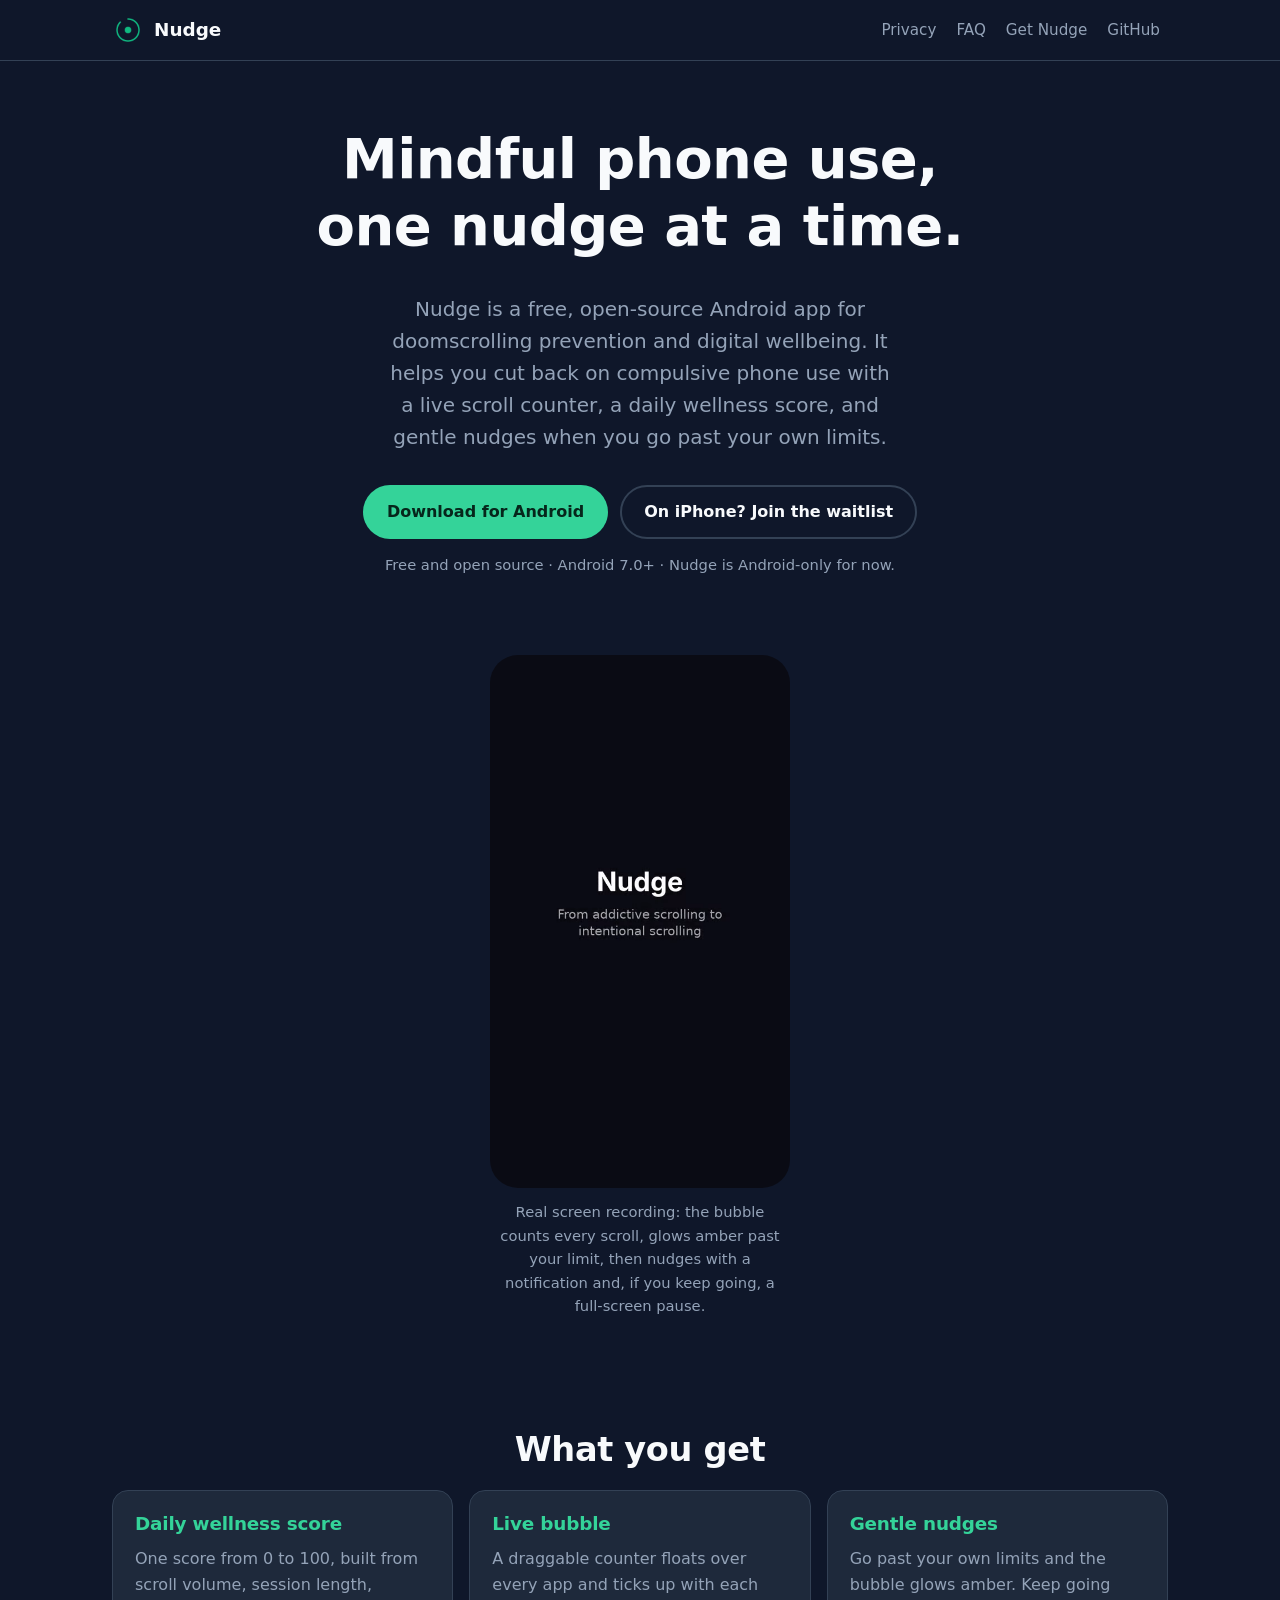
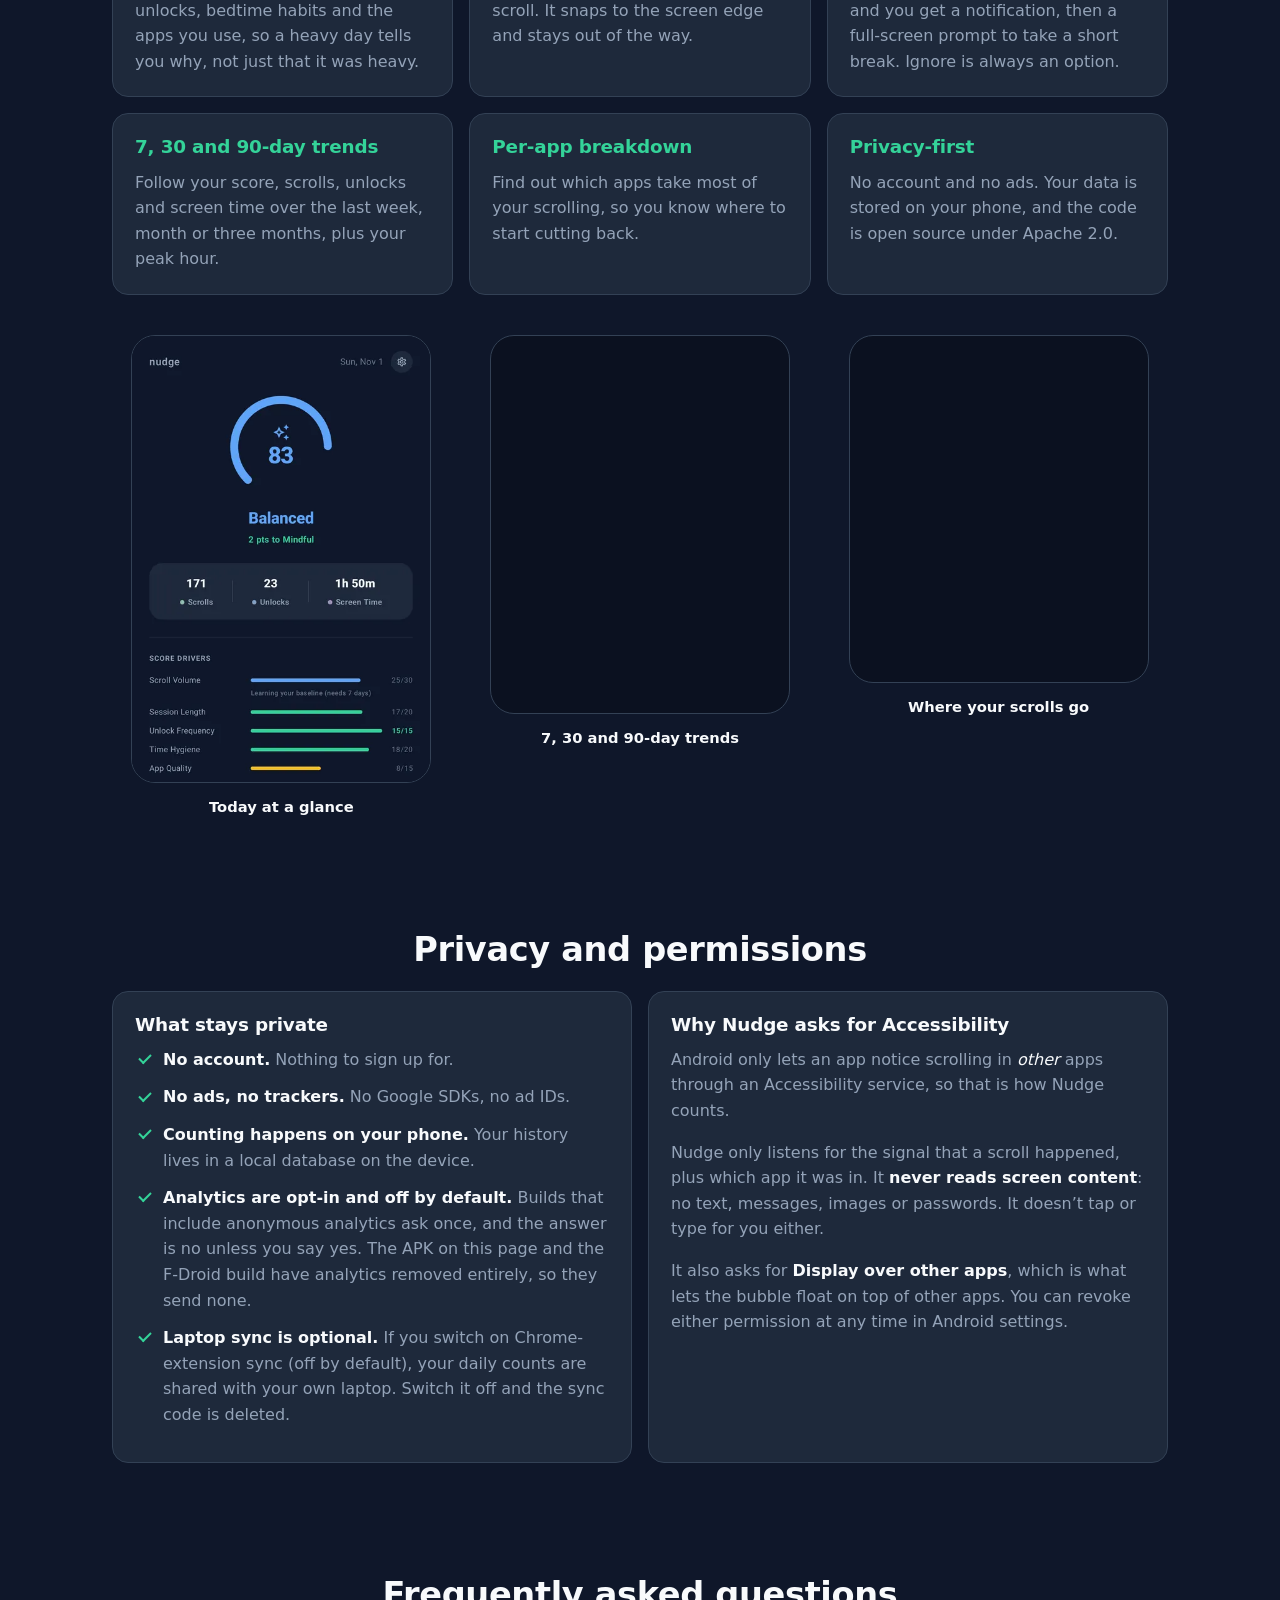
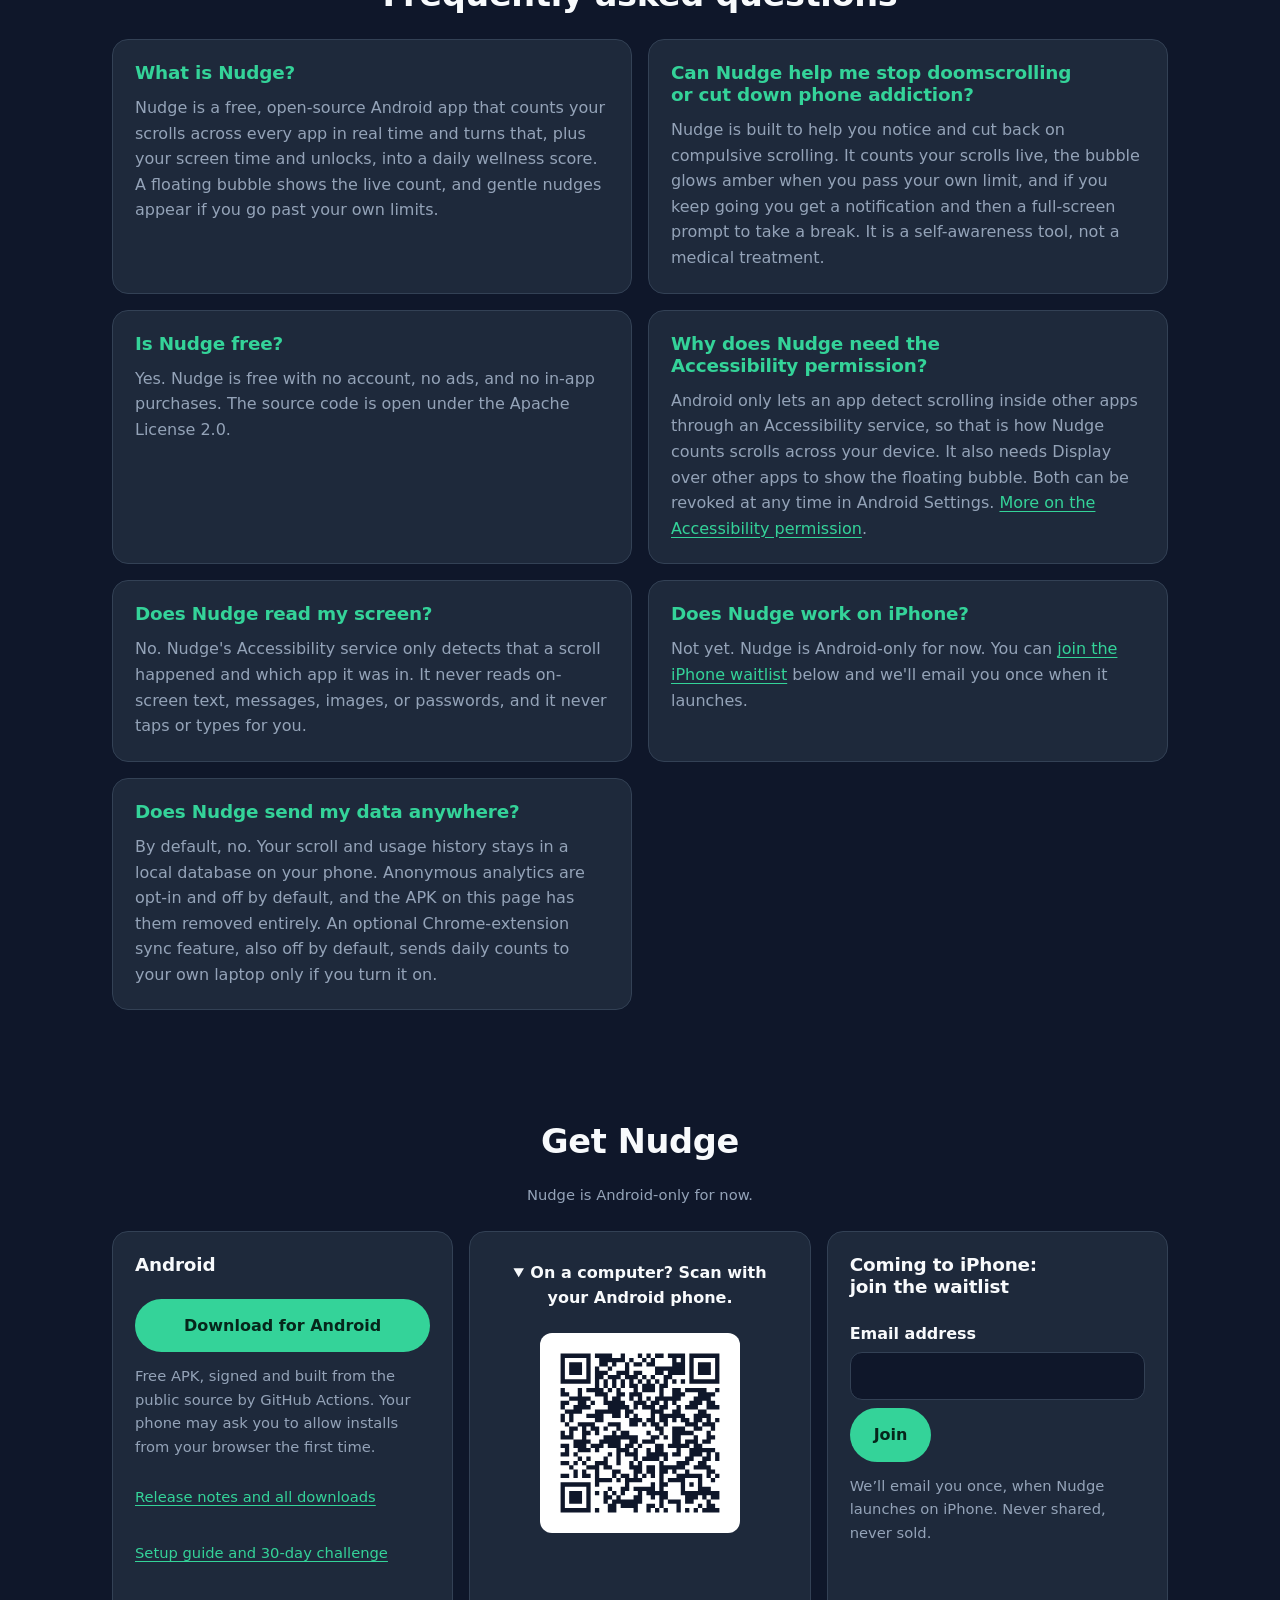
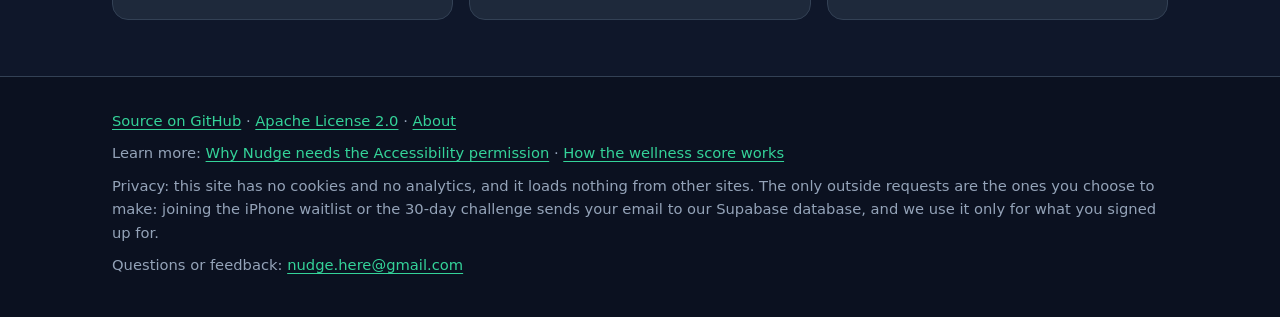
==== docs/index.html @ 6874a12f "Reposition descriptor around doomscrolling prevention and digital wellbeing The old "scroll counter " ====
<!doctype html>
<html lang="en" data-device="unknown">
<head>
  <meta charset="utf-8">
  <meta name="viewport" content="width=device-width, initial-scale=1">
  <!-- Regenerated by scripts/build_site.py from docs/config.js -->
  <meta http-equiv="Content-Security-Policy" data-csp-tpl content="default-src 'none'; script-src 'self'; style-src 'self'; img-src 'self' data:; media-src 'self'; connect-src 'self' https://mvfdwgcknmskadhlujgk.supabase.co; base-uri 'none'; form-action 'none'">
  <meta name="referrer" content="no-referrer">
  <title>Nudge: Doomscrolling Prevention &amp; Digital Wellbeing App</title>
  <meta name="description" content="Nudge is a free, open-source Android app for doomscrolling prevention and digital wellbeing: live scroll counter, daily wellness score, gentle nudges.">
  <meta name="theme-color" content="#0F172A">
  <link rel="canonical" data-href-tpl="{PAGES_URL}" href="https://nituls265.github.io/Nudge/">
  <link rel="icon" type="image/png" sizes="32x32" href="favicon-32.png">
  <link rel="apple-touch-icon" href="apple-touch-icon.png">
  <meta property="og:type" content="website">
  <meta property="og:site_name" content="Nudge">
  <meta property="og:title" content="Nudge: Doomscrolling Prevention &amp; Digital Wellbeing App">
  <meta property="og:description" content="Free, open-source doomscrolling prevention and digital wellbeing for Android: live scroll count, daily wellness score, gentle nudges. No ads, no account.">
  <meta property="og:url" data-content-tpl="{PAGES_URL}" content="https://nituls265.github.io/Nudge/">
  <meta property="og:image" data-content-tpl="{PAGES_URL}og-image.png" content="https://nituls265.github.io/Nudge/og-image.png">
  <meta property="og:image:width" content="1200">
  <meta property="og:image:height" content="630">
  <meta property="og:image:alt" content="Nudge logo with the tagline: Mindful phone use, one nudge at a time.">
  <meta name="twitter:card" content="summary_large_image">
  <meta name="twitter:title" content="Nudge: Doomscrolling Prevention &amp; Digital Wellbeing App">
  <meta name="twitter:description" content="Free, open-source doomscrolling prevention for Android. Build healthier phone habits with no ads, no account, and your data on your phone.">
  <link rel="stylesheet" href="style.css">
  <script src="config.js" defer></script>
  <script src="app.js" defer></script>
  <script type="application/ld+json">
  {
    "@context": "https://schema.org",
    "@type": "MobileApplication",
    "name": "Nudge",
    "description": "Nudge is a free, open-source Android app for doomscrolling prevention and digital wellbeing. It shows a live scroll count, a daily wellness score, and gentle nudges when you go past your own limits.",
    "operatingSystem": "Android 7.0+",
    "applicationCategory": "HealthApplication",
    "offers": {
      "@type": "Offer",
      "price": "0",
      "priceCurrency": "USD"
    },
    "license": "https://www.apache.org/licenses/LICENSE-2.0",
    "downloadUrl": "https://github.com/nituls265/Nudge/releases/latest/download/app-foss-release.apk",
    "codeRepository": "https://github.com/nituls265/Nudge",
    "sameAs": "https://github.com/nituls265/Nudge",
    "author": {
      "@type": "Person",
      "name": "Nitul Shah"
    }
  }
  </script>
  <script type="application/ld+json">
  {
    "@context": "https://schema.org",
    "@type": "FAQPage",
    "mainEntity": [
      {
        "@type": "Question",
        "name": "What is Nudge?",
        "acceptedAnswer": {
          "@type": "Answer",
          "text": "Nudge is a free, open-source Android app that counts your scrolls across every app in real time and turns that, plus your screen time and unlocks, into a daily wellness score. A floating bubble shows the live count, and gentle nudges appear if you go past your own limits."
        }
      },
      {
        "@type": "Question",
        "name": "Can Nudge help me stop doomscrolling or cut down phone addiction?",
        "acceptedAnswer": {
          "@type": "Answer",
          "text": "Nudge is built to help you notice and cut back on compulsive scrolling. It counts your scrolls live, the bubble glows amber when you pass your own limit, and if you keep going you get a notification and then a full-screen prompt to take a break. It is a self-awareness tool, not a medical treatment."
        }
      },
      {
        "@type": "Question",
        "name": "Is Nudge free?",
        "acceptedAnswer": {
          "@type": "Answer",
          "text": "Yes. Nudge is free with no account, no ads, and no in-app purchases. The source code is open under the Apache License 2.0."
        }
      },
      {
        "@type": "Question",
        "name": "Why does Nudge need the Accessibility permission?",
        "acceptedAnswer": {
          "@type": "Answer",
          "text": "Android only lets an app detect scrolling inside other apps through an Accessibility service, so that is how Nudge counts scrolls across your device. It also needs Display over other apps to show the floating bubble. Both can be revoked at any time in Android Settings."
        }
      },
      {
        "@type": "Question",
        "name": "Does Nudge read my screen?",
        "acceptedAnswer": {
          "@type": "Answer",
          "text": "No. Nudge's Accessibility service only detects that a scroll happened and which app it was in. It never reads on-screen text, messages, images, or passwords, and it never taps or types for you."
        }
      },
      {
        "@type": "Question",
        "name": "Does Nudge work on iPhone?",
        "acceptedAnswer": {
          "@type": "Answer",
          "text": "Not yet. Nudge is Android-only for now. You can join the iPhone waitlist on this page and we'll email you once when it launches."
        }
      },
      {
        "@type": "Question",
        "name": "Does Nudge send my data anywhere?",
        "acceptedAnswer": {
          "@type": "Answer",
          "text": "By default, no. Your scroll and usage history stays in a local database on your phone. Anonymous analytics are opt-in and off by default, and the APK on this page has them removed entirely. An optional Chrome-extension sync feature, also off by default, sends daily counts to your own laptop only if you turn it on."
        }
      }
    ]
  }
  </script>
</head>
<body>
  <a class="skip" href="#main">Skip to content</a>

  <header class="site-header">
    <div class="wrap header-inner">
      <a class="brand" href="#top" aria-label="Nudge home">
        <img src="assets/logo-96.png" width="32" height="32" alt="">
        <span>Nudge</span>
      </a>
      <nav aria-label="Primary">
        <a href="#privacy">Privacy</a>
        <a href="#faq">FAQ</a>
        <a href="#get">Get Nudge</a>
        <a data-href-tpl="https://github.com/{GITHUB_REPO}" href="https://github.com/nituls265/Nudge">GitHub</a>
      </nav>
    </div>
  </header>

  <main id="main">
    <!-- 1. Hero -->
    <section class="hero wrap" id="top" aria-labelledby="hero-title">
      <h1 id="hero-title">Mindful phone use, one nudge at a time.</h1>
      <p class="lede">Nudge is a free, open-source Android app for doomscrolling prevention and digital wellbeing. It helps you cut back on compulsive phone use with a live scroll counter, a daily wellness score, and gentle nudges when you go past your own limits.</p>

      <div class="cta-row">
        <a class="btn btn-primary js-download" id="hero-download"
           data-href-tpl="{DOWNLOAD_URL}" href="https://github.com/nituls265/Nudge/releases/latest/download/app-foss-release.apk">
          Download for Android
        </a>
        <a class="btn btn-secondary" id="hero-waitlist" href="#waitlist">On iPhone? Join the waitlist</a>
      </div>
      <p class="fine" id="hero-note">Free and open source · Android 7.0+ · Nudge is Android-only for now.</p>
      <p class="fine ios-only" id="hero-ios-note">You’re on an iPhone. Nudge is Android-only for now. Join the waitlist and we’ll email you once when it launches on iPhone.</p>
    </section>

    <!-- 2. Demo -->
    <section class="demo wrap" aria-labelledby="demo-title">
      <h2 id="demo-title" class="sr-only">See the bubble in action</h2>
      <figure class="demo-frame">
        <video id="demo-video" width="360" height="640" autoplay muted loop playsinline
               preload="auto" fetchpriority="high"
               poster="assets/demo-poster.webp" aria-describedby="demo-caption">
          <source src="assets/demo.webm" type="video/webm">
          <source src="assets/demo.mp4" type="video/mp4">
          The floating Nudge bubble counts every scroll live. Keep scrolling fast and it glows amber,
          then sends a notification, then shows a full-screen prompt to take a short break.
        </video>
        <figcaption id="demo-caption">
          Real screen recording: the bubble counts every scroll, glows amber past your limit, then
          nudges with a notification and, if you keep going, a full-screen pause.
          <span class="autoplay-note" id="autoplay-note" hidden>Autoplay is off in your browser, so press play to watch.</span>
        </figcaption>
      </figure>
    </section>

    <!-- 3. Features -->
    <section class="features wrap" aria-labelledby="features-title">
      <h2 id="features-title">What you get</h2>
      <ul class="feature-grid">
        <li class="card">
          <h3>Daily wellness score</h3>
          <p>One score from 0 to 100, built from scroll volume, session length, unlocks, bedtime habits and the apps you use, so a heavy day tells you why, not just that it was heavy.</p>
        </li>
        <li class="card">
          <h3>Live bubble</h3>
          <p>A draggable counter floats over every app and ticks up with each scroll. It snaps to the screen edge and stays out of the way.</p>
        </li>
        <li class="card">
          <h3>Gentle nudges</h3>
          <p>Go past your own limits and the bubble glows amber. Keep going and you get a notification, then a full-screen prompt to take a short break. Ignore is always an option.</p>
        </li>
        <li class="card">
          <h3>7, 30 and 90-day trends</h3>
          <p>Follow your score, scrolls, unlocks and screen time over the last week, month or three months, plus your peak hour.</p>
        </li>
        <li class="card">
          <h3>Per-app breakdown</h3>
          <p>Find out which apps take most of your scrolling, so you know where to start cutting back.</p>
        </li>
        <li class="card">
          <h3>Privacy-first</h3>
          <p>No account and no ads. Your data is stored on your phone, and the code is open source under Apache 2.0.</p>
        </li>
      </ul>

      <div class="screens">
        <figure>
          <img class="phone-shot" src="assets/shot-home.webp" width="480" height="718" loading="lazy" decoding="async"
               alt="Nudge home screen: a wellness score of 83 (Balanced), with 171 scrolls, 23 unlocks and 1 hour 50 minutes of screen time today, and a list of score drivers.">
          <figcaption>Today at a glance</figcaption>
        </figure>
        <figure>
          <img class="phone-shot" src="assets/shot-trends.webp" width="480" height="608" loading="lazy" decoding="async"
               alt="History screen with 7-day, 30-day and 3-month tabs, showing wellness and time-hygiene bar charts for the last week.">
          <figcaption>7, 30 and 90-day trends</figcaption>
        </figure>
        <figure>
          <img class="phone-shot" src="assets/shot-apps.webp" width="480" height="558" loading="lazy" decoding="async"
               alt="Scrolls per day chart, a peak hour of 6 to 7 AM, and scroll sources: WhatsApp 47%, Android 34%.">
          <figcaption>Where your scrolls go</figcaption>
        </figure>
      </div>
    </section>

    <!-- 4. Privacy and permissions -->
    <section class="privacy wrap" id="privacy" aria-labelledby="privacy-title">
      <h2 id="privacy-title">Privacy and permissions</h2>
      <div class="two-col">
        <div class="card">
          <h3>What stays private</h3>
          <ul class="checks">
            <li><strong>No account.</strong> Nothing to sign up for.</li>
            <li><strong>No ads, no trackers.</strong> No Google SDKs, no ad IDs.</li>
            <li><strong>Counting happens on your phone.</strong> Your history lives in a local database on the device.</li>
            <li><strong>Analytics are opt-in and off by default.</strong> Builds that include anonymous analytics ask once, and the answer is no unless you say yes. The APK on this page and the F-Droid build have analytics removed entirely, so they send none.</li>
            <li><strong>Laptop sync is optional.</strong> If you switch on Chrome-extension sync (off by default), your daily counts are shared with your own laptop. Switch it off and the sync code is deleted.</li>
          </ul>
        </div>
        <div class="card">
          <h3>Why Nudge asks for Accessibility</h3>
          <p>Android only lets an app notice scrolling in <em>other</em> apps through an Accessibility service, so that is how Nudge counts.</p>
          <p>Nudge only listens for the signal that a scroll happened, plus which app it was in. It <strong>never reads screen content</strong>: no text, messages, images or passwords. It doesn’t tap or type for you either.</p>
          <p>It also asks for <strong>Display over other apps</strong>, which is what lets the bubble float on top of other apps. You can revoke either permission at any time in Android settings.</p>
        </div>
      </div>
    </section>

    <!-- 4.5. FAQ -->
    <section class="faq wrap" id="faq" aria-labelledby="faq-title">
      <h2 id="faq-title">Frequently asked questions</h2>
      <div class="faq-list">
        <div class="card">
          <h3>What is Nudge?</h3>
          <p>Nudge is a free, open-source Android app that counts your scrolls across every app in real time and turns that, plus your screen time and unlocks, into a daily wellness score. A floating bubble shows the live count, and gentle nudges appear if you go past your own limits.</p>
        </div>
        <div class="card">
          <h3>Can Nudge help me stop doomscrolling or cut down phone addiction?</h3>
          <p>Nudge is built to help you notice and cut back on compulsive scrolling. It counts your scrolls live, the bubble glows amber when you pass your own limit, and if you keep going you get a notification and then a full-screen prompt to take a break. It is a self-awareness tool, not a medical treatment.</p>
        </div>
        <div class="card">
          <h3>Is Nudge free?</h3>
          <p>Yes. Nudge is free with no account, no ads, and no in-app purchases. The source code is open under the Apache License 2.0.</p>
        </div>
        <div class="card">
          <h3>Why does Nudge need the Accessibility permission?</h3>
          <p>Android only lets an app detect scrolling inside other apps through an Accessibility service, so that is how Nudge counts scrolls across your device. It also needs Display over other apps to show the floating bubble. Both can be revoked at any time in Android Settings. <a href="accessibility-permission/">More on the Accessibility permission</a>.</p>
        </div>
        <div class="card">
          <h3>Does Nudge read my screen?</h3>
          <p>No. Nudge's Accessibility service only detects that a scroll happened and which app it was in. It never reads on-screen text, messages, images, or passwords, and it never taps or types for you.</p>
        </div>
        <div class="card">
          <h3>Does Nudge work on iPhone?</h3>
          <p>Not yet. Nudge is Android-only for now. You can <a href="#waitlist">join the iPhone waitlist</a> below and we'll email you once when it launches.</p>
        </div>
        <div class="card">
          <h3>Does Nudge send my data anywhere?</h3>
          <p>By default, no. Your scroll and usage history stays in a local database on your phone. Anonymous analytics are opt-in and off by default, and the APK on this page has them removed entirely. An optional Chrome-extension sync feature, also off by default, sends daily counts to your own laptop only if you turn it on.</p>
        </div>
      </div>
    </section>

    <!-- 5. Get Nudge -->
    <section class="get wrap" id="get" aria-labelledby="get-title">
      <h2 id="get-title">Get Nudge</h2>
      <p class="fine center">Nudge is Android-only for now.</p>

      <div class="get-grid">
        <div class="card get-android" id="card-android">
          <h3>Android</h3>
          <a class="btn btn-primary js-download" data-href-tpl="{DOWNLOAD_URL}" href="https://github.com/nituls265/Nudge/releases/latest/download/app-foss-release.apk">Download for Android</a>
          <a class="btn btn-secondary" id="fdroid-link" data-href-tpl="{FDROID_URL}" data-hide-if-empty="FDROID_URL" href="" hidden>Get it on F-Droid</a>
          <p class="fine">Free APK, signed and built from the public source by GitHub Actions. Your phone may ask you to allow installs from your browser the first time.</p>
          <p class="fine"><a data-href-tpl="https://github.com/{GITHUB_REPO}/releases/latest" href="https://github.com/nituls265/Nudge/releases/latest">Release notes and all downloads</a></p>
          <p class="fine stat" id="stat-downloads" hidden></p>
          <button type="button" class="linklike" id="open-guide" hidden aria-controls="after-download">Setup guide and 30-day challenge</button>
        </div>

        <div class="card get-qr" id="card-qr">
          <details id="qr-details" open>
            <summary>On a computer? Scan with your Android phone.</summary>
            <img class="qr" src="qr.svg" width="200" height="200"
                 alt="QR code that opens the Nudge Android download link.">
          </details>
        </div>

        <div class="card get-ios" id="waitlist">
          <h3>Coming to iPhone: join the waitlist</h3>
          <form id="waitlist-form" novalidate>
            <fieldset id="waitlist-fieldset" disabled>
              <legend class="sr-only">iPhone waitlist</legend>
              <label for="wl-email">Email address</label>
              <div class="field-row">
                <input id="wl-email" name="email" type="email" inputmode="email" autocomplete="email"
                       maxlength="254" required aria-describedby="wl-promise wl-status">
                <button class="btn btn-primary" type="submit">Join</button>
              </div>
              <!-- Honeypot: hidden from people and screen readers; bots tend to fill it. -->
              <div class="hp" aria-hidden="true">
                <label for="wl-website">Leave this empty</label>
                <input id="wl-website" name="website" type="text" tabindex="-1" autocomplete="off">
              </div>
            </fieldset>
          </form>
          <p class="fine" id="wl-promise">We’ll email you once, when Nudge launches on iPhone. Never shared, never sold.</p>
          <p class="status" id="wl-status" role="status" aria-live="polite"></p>
          <noscript>
            <p class="fine">The waitlist form needs JavaScript. You can also email
              <a data-href-tpl="mailto:{CONTACT_EMAIL}?subject=iPhone%20waitlist" href="mailto:nudge.here@gmail.com?subject=iPhone%20waitlist" data-text-tpl="{CONTACT_EMAIL}">nudge.here@gmail.com</a>
              with the subject “iPhone waitlist”.</p>
          </noscript>
        </div>
      </div>

      <!-- Shown by app.js after a Download tap (or "Setup guide" button). Never blocks the download. -->
      <div class="card after-download" id="after-download" tabindex="-1" aria-labelledby="ad-title" hidden>
        <div class="ad-guide">
          <h3 id="ad-title">Your download has started</h3>
          <p class="fine">Set up Nudge in about two minutes:</p>
          <ol class="steps">
            <li><strong>Install.</strong> Open the downloaded file from your notifications or Downloads. If Android asks, allow installs from your browser, then tap Install.</li>
            <li><strong>Turn on tracking.</strong> Open Nudge and follow the Home screen to switch it on under Settings → Accessibility. If Android says the setting is restricted: Settings → Apps → Nudge → ⋮ → <em>Allow restricted settings</em>, then try again.</li>
            <li><strong>Show the bubble</strong> (optional). Allow “Display over other apps”, then tap Show Bubble to see your live count.</li>
            <li><strong>Give it a week.</strong> Your score works from day one; its scroll-volume part learns your baseline over the first 7 days.</li>
          </ol>
        </div>
        <div class="ad-challenge">
          <h3 id="ch-title">Take the 30-day challenge</h3>
          <p class="fine" id="ch-intro">
            <span class="guide-email" hidden>Get this setup guide by email, plus</span><span class="no-guide-email">Leave your email and we’ll send</span>
            one check-in at day 30 to ask how it’s going. Reply anytime; a real person reads every reply.
          </p>
          <form id="challenge-form" novalidate>
            <fieldset id="challenge-fieldset" disabled>
              <legend class="sr-only">30-day challenge</legend>
              <label for="ch-email">Email address</label>
              <input id="ch-email" name="email" type="email" inputmode="email" autocomplete="email"
                     maxlength="254" required aria-describedby="ch-intro ch-promise ch-status">
              <label class="check">
                <input id="ch-updates" name="wants_updates" type="checkbox">
                <span>Also send me Nudge updates and articles on mindful phone use.</span>
              </label>
              <button class="btn btn-primary ch-submit" type="submit">Join the challenge</button>
              <div class="hp" aria-hidden="true">
                <label for="ch-website">Leave this empty</label>
                <input id="ch-website" name="website" type="text" tabindex="-1" autocomplete="off">
              </div>
            </fieldset>
          </form>
          <p class="fine" id="ch-promise">Never shared, never sold.</p>
          <p class="status" id="ch-status" role="status" aria-live="polite"></p>
        </div>
      </div>
    </section>
  </main>

  <!-- 6. Footer -->
  <footer class="site-footer">
    <div class="wrap footer-inner">
      <p><a data-href-tpl="https://github.com/{GITHUB_REPO}" href="https://github.com/nituls265/Nudge">Source on GitHub</a> ·
         <a data-href-tpl="https://github.com/{GITHUB_REPO}/blob/main/LICENSE" href="https://github.com/nituls265/Nudge/blob/main/LICENSE">Apache License 2.0</a> ·
         <a href="about/">About</a></p>
      <p>Learn more: <a href="accessibility-permission/">Why Nudge needs the Accessibility permission</a> ·
         <a href="wellness-score/">How the wellness score works</a></p>
      <p>Privacy: this site has no cookies and no analytics, and it loads nothing from other sites. The only outside requests are the ones you choose to make: joining the iPhone waitlist or the 30-day challenge sends your email to our Supabase database, and we use it only for what you signed up for.</p>
      <p>Questions or feedback: <a data-href-tpl="mailto:{CONTACT_EMAIL}" href="mailto:nudge.here@gmail.com" data-text-tpl="{CONTACT_EMAIL}">nudge.here@gmail.com</a></p>
    </div>
  </footer>
</body>
</html>
---- docs/style.css ----
/* Nudge landing page — matches the app's palette (ui/theme/Color.kt). */
:root {
  --bg: #0F172A;        /* Slate900 */
  --bg-deep: #0B1120;   /* Slate950 */
  --card: #1E293B;      /* Slate800 */
  --line: #334155;      /* Slate700 */
  --text: #F8FAFC;      /* Slate50 */
  --muted: #94A3B8;     /* Slate400 */
  --accent: #34D399;    /* Emerald400 */
  --accent-ink: #06261B;
  --danger: #FCA5A5;
  --radius: 16px;
  --wrap: 68rem;
  color-scheme: dark;
}

*, *::before, *::after { box-sizing: border-box; }
[hidden] { display: none !important; }

html { -webkit-text-size-adjust: 100%; scroll-behavior: smooth; }
@media (prefers-reduced-motion: reduce) { html { scroll-behavior: auto; } }

body {
  margin: 0;
  background: var(--bg);
  color: var(--text);
  font: 400 1rem/1.6 system-ui, -apple-system, "Segoe UI", Roboto, "Helvetica Neue", Arial, sans-serif;
}

img, video { max-width: 100%; height: auto; display: block; }

a { color: var(--accent); text-underline-offset: 0.18em; }
a:hover { text-decoration-thickness: 2px; }

:focus-visible { outline: 3px solid var(--accent); outline-offset: 3px; border-radius: 6px; }

h1, h2, h3 { line-height: 1.2; margin: 0 0 0.6em; letter-spacing: -0.01em; text-wrap: balance; }
h1 { font-size: clamp(2rem, 7vw, 3.5rem); font-weight: 800; }
h2 { font-size: clamp(1.5rem, 4.5vw, 2.1rem); font-weight: 750; text-align: center; }
h3 { font-size: 1.15rem; font-weight: 700; }
p { margin: 0 0 1em; }

.wrap { width: 100%; max-width: var(--wrap); margin: 0 auto; padding-left: 16px; padding-right: 16px; }

.sr-only {
  position: absolute; width: 1px; height: 1px; padding: 0; margin: -1px;
  overflow: hidden; clip: rect(0 0 0 0); white-space: nowrap; border: 0;
}

.skip {
  position: absolute; left: 8px; top: -100px; z-index: 10;
  background: var(--accent); color: var(--accent-ink); padding: 8px 14px;
  border-radius: 8px; font-weight: 700;
}
.skip:focus { top: 8px; }

/* Header */
.site-header { border-bottom: 1px solid var(--line); }
.header-inner { display: flex; align-items: center; justify-content: space-between; gap: 12px; min-height: 60px; }
.brand { display: inline-flex; align-items: center; gap: 10px; color: var(--text); text-decoration: none; font-weight: 800; font-size: 1.15rem; }
nav { display: flex; gap: 4px; flex-wrap: wrap; }
nav a { color: var(--muted); text-decoration: none; padding: 10px 8px; font-size: 0.95rem; }
nav a:hover { color: var(--text); }

/* Sections */
main > section { padding-top: 56px; padding-bottom: 56px; }
.hero { text-align: center; padding-top: 64px; }
.lede { text-wrap: balance; color: var(--muted); font-size: clamp(1.05rem, 2.6vw, 1.25rem); max-width: 40rem; margin: 0 auto 1.6em; }
.fine { color: var(--muted); font-size: 0.92rem; }
.center { text-align: center; }

/* Buttons */
.cta-row { display: flex; flex-direction: column; gap: 12px; align-items: center; margin-bottom: 14px; }
.btn {
  display: inline-flex; align-items: center; justify-content: center;
  min-height: 48px; padding: 12px 22px; border-radius: 999px;
  font: inherit; font-weight: 700; text-decoration: none; cursor: pointer;
  border: 2px solid transparent; transition: transform .12s ease, background-color .12s ease;
}
.btn:active { transform: translateY(1px); }
.btn-primary { background: var(--accent); color: var(--accent-ink); }
.btn-primary:hover { background: #6EE7B7; }
.btn-secondary { background: transparent; color: var(--text); border-color: var(--line); }
.btn-secondary:hover { border-color: var(--muted); }
.btn[disabled], fieldset[disabled] .btn { opacity: .6; cursor: not-allowed; }

/* Device-specific text (set by app.js; without JS nothing here is hidden) */
.ios-only { display: none; }
[data-device="ios"] .ios-only { display: block; }
[data-device="ios"] #hero-note { display: none; }

/* Demo */
.demo { padding-top: 8px; }
.demo-frame { margin: 0 auto; max-width: 300px; text-align: center; }
.demo-frame video, .demo-frame .phone-shot { width: 100%; aspect-ratio: 9 / 16; }
.phone-shot { border-radius: 24px; background: var(--bg-deep); border: 1px solid var(--line); }
.demo-frame video, .demo-frame .phone-shot { border-radius: 28px; }

.screens { display: grid; gap: 24px; margin-top: 40px; justify-items: center; }
.screens figure { margin: 0; max-width: 300px; text-align: center; }
.screens figcaption { color: var(--text); font-weight: 600; }
figcaption { color: var(--muted); font-size: 0.92rem; margin-top: 12px; }
.autoplay-note { display: block; margin-top: 4px; }

/* Cards & grids */
.card { background: var(--card); border: 1px solid var(--line); border-radius: var(--radius); padding: 22px; }
.card p:last-child { margin-bottom: 0; }

.feature-grid { list-style: none; margin: 0; padding: 0; display: grid; gap: 16px; }
.feature-grid h3 { color: var(--accent); }
.feature-grid p { color: var(--muted); }

.two-col { display: grid; gap: 16px; }
.checks { margin: 0; padding: 0; list-style: none; }
.checks li { position: relative; padding-left: 28px; margin-bottom: 12px; color: var(--muted); }
.checks li strong { color: var(--text); }
.checks li::before {
  content: ""; position: absolute; left: 4px; top: 0.45em;
  width: 12px; height: 7px; border-left: 2.5px solid var(--accent); border-bottom: 2.5px solid var(--accent);
  transform: rotate(-45deg);
}
.privacy p { color: var(--muted); }
.privacy p strong, .privacy p em { color: var(--text); }

/* FAQ */
.faq-list { display: grid; gap: 16px; margin-top: 24px; }
.faq-list h3 { color: var(--accent); }
.faq-list p { color: var(--muted); margin: 0; }

/* Get Nudge */
.get-grid { display: grid; gap: 16px; margin-top: 24px; }
.get-grid .card { display: flex; flex-direction: column; gap: 12px; align-items: flex-start; }
.get-grid .card > .btn { width: 100%; }
.get-qr { align-items: center !important; }
.get-qr details { width: 100%; text-align: center; }
.get-qr summary { cursor: pointer; font-weight: 700; padding: 6px 0; }
.qr { margin: 16px auto 0; background: #fff; padding: 12px; border-radius: 12px; width: 200px; height: 200px; }
.stat { color: var(--text); font-weight: 600; }

/* Device ordering of the three Get cards: never hides any of them */
[data-device="ios"] .get-ios { order: -1; }
[data-device="android"] .get-qr { order: 2; }

/* Post-download panel: setup guide + 30-day challenge */
.after-download { margin-top: 16px; display: grid; gap: 28px; scroll-margin-top: 16px; }
.after-download:focus { outline: none; }
.after-download:focus-visible { outline: 3px solid var(--accent); outline-offset: 3px; }
.after-download h3 { color: var(--accent); }
.steps { margin: 0; padding-left: 1.3em; color: var(--muted); }
.steps li { margin-bottom: 10px; padding-left: 4px; }
.steps li strong, .steps li em { color: var(--text); }
.ad-challenge { border-top: 1px solid var(--line); padding-top: 24px; }
.check { display: flex; gap: 10px; align-items: flex-start; font-weight: 400; color: var(--muted); margin: 14px 0 0; cursor: pointer; }
#challenge-form input[type="email"] { width: 100%; }
.ch-submit { margin-top: 16px; }
#ch-promise { margin-top: 10px; }
.check input { width: 20px; height: 20px; margin: 2px 0 0; flex: none; accent-color: var(--accent); }
.linklike {
  background: none; border: 0; padding: 6px 0; font: inherit; font-size: 0.92rem;
  color: var(--accent); text-decoration: underline; text-underline-offset: 0.18em; cursor: pointer;
}
.linklike[hidden] { display: none; }

/* Waitlist */
form { width: 100%; margin: 0; }
fieldset { border: 0; margin: 0; padding: 0; min-width: 0; }
label { display: block; font-weight: 600; margin-bottom: 6px; }
.field-row { display: flex; gap: 8px; flex-wrap: wrap; }
input[type="email"] {
  flex: 1 1 14rem; min-width: 0; min-height: 48px; padding: 10px 14px;
  font: inherit; color: var(--text); background: var(--bg);
  border: 1px solid var(--line); border-radius: 12px;
}
input[type="email"]:focus-visible { border-color: var(--accent); }
input[aria-invalid="true"] { border-color: var(--danger); }
.hp { position: absolute; left: -10000px; width: 1px; height: 1px; overflow: hidden; }
.status { margin: 0; min-height: 1.6em; font-weight: 600; }
.status.ok { color: var(--accent); }
.status.err { color: var(--danger); }

/* Content pages (about, accessibility-permission, wellness-score) */
.content { padding-top: 48px; padding-bottom: 56px; max-width: 42rem; }
.content h1 { font-size: clamp(1.75rem, 5vw, 2.5rem); }
.content h2 { text-align: left; font-size: 1.35rem; margin-top: 1.6em; }
.content p, .content li { color: var(--muted); }
.content strong { color: var(--text); }
.content a { font-weight: 600; }
.breadcrumb { color: var(--muted); font-size: 0.9rem; margin-bottom: 1.2em; }
.byline { color: var(--muted); font-size: 0.9rem; margin-top: -0.4em; margin-bottom: 1.6em; }
.content-cta { display: flex; flex-wrap: wrap; gap: 12px; margin-top: 2em; }
.todo { border: 1px dashed var(--danger); border-radius: 10px; padding: 12px 16px; color: var(--danger); font-size: 0.92rem; }

/* Footer */
.site-footer { border-top: 1px solid var(--line); background: var(--bg-deep); padding: 32px 0; color: var(--muted); font-size: 0.92rem; }
.footer-inner p { margin-bottom: 0.6em; }

/* Larger screens */
@media (min-width: 40rem) {
  .cta-row { flex-direction: row; justify-content: center; }
  .feature-grid { grid-template-columns: repeat(2, 1fr); }
  .screens { grid-template-columns: repeat(3, 1fr); align-items: start; gap: 20px; }
}
@media (min-width: 56rem) {
  .two-col { grid-template-columns: 1fr 1fr; }
  .get-grid { grid-template-columns: repeat(3, 1fr); }
  .after-download { grid-template-columns: 1.1fr 1fr; gap: 40px; }
  .ad-challenge { border-top: 0; padding-top: 0; border-left: 1px solid var(--line); padding-left: 40px; }
  .feature-grid { grid-template-columns: repeat(3, 1fr); }
  .faq-list { grid-template-columns: 1fr 1fr; }
}
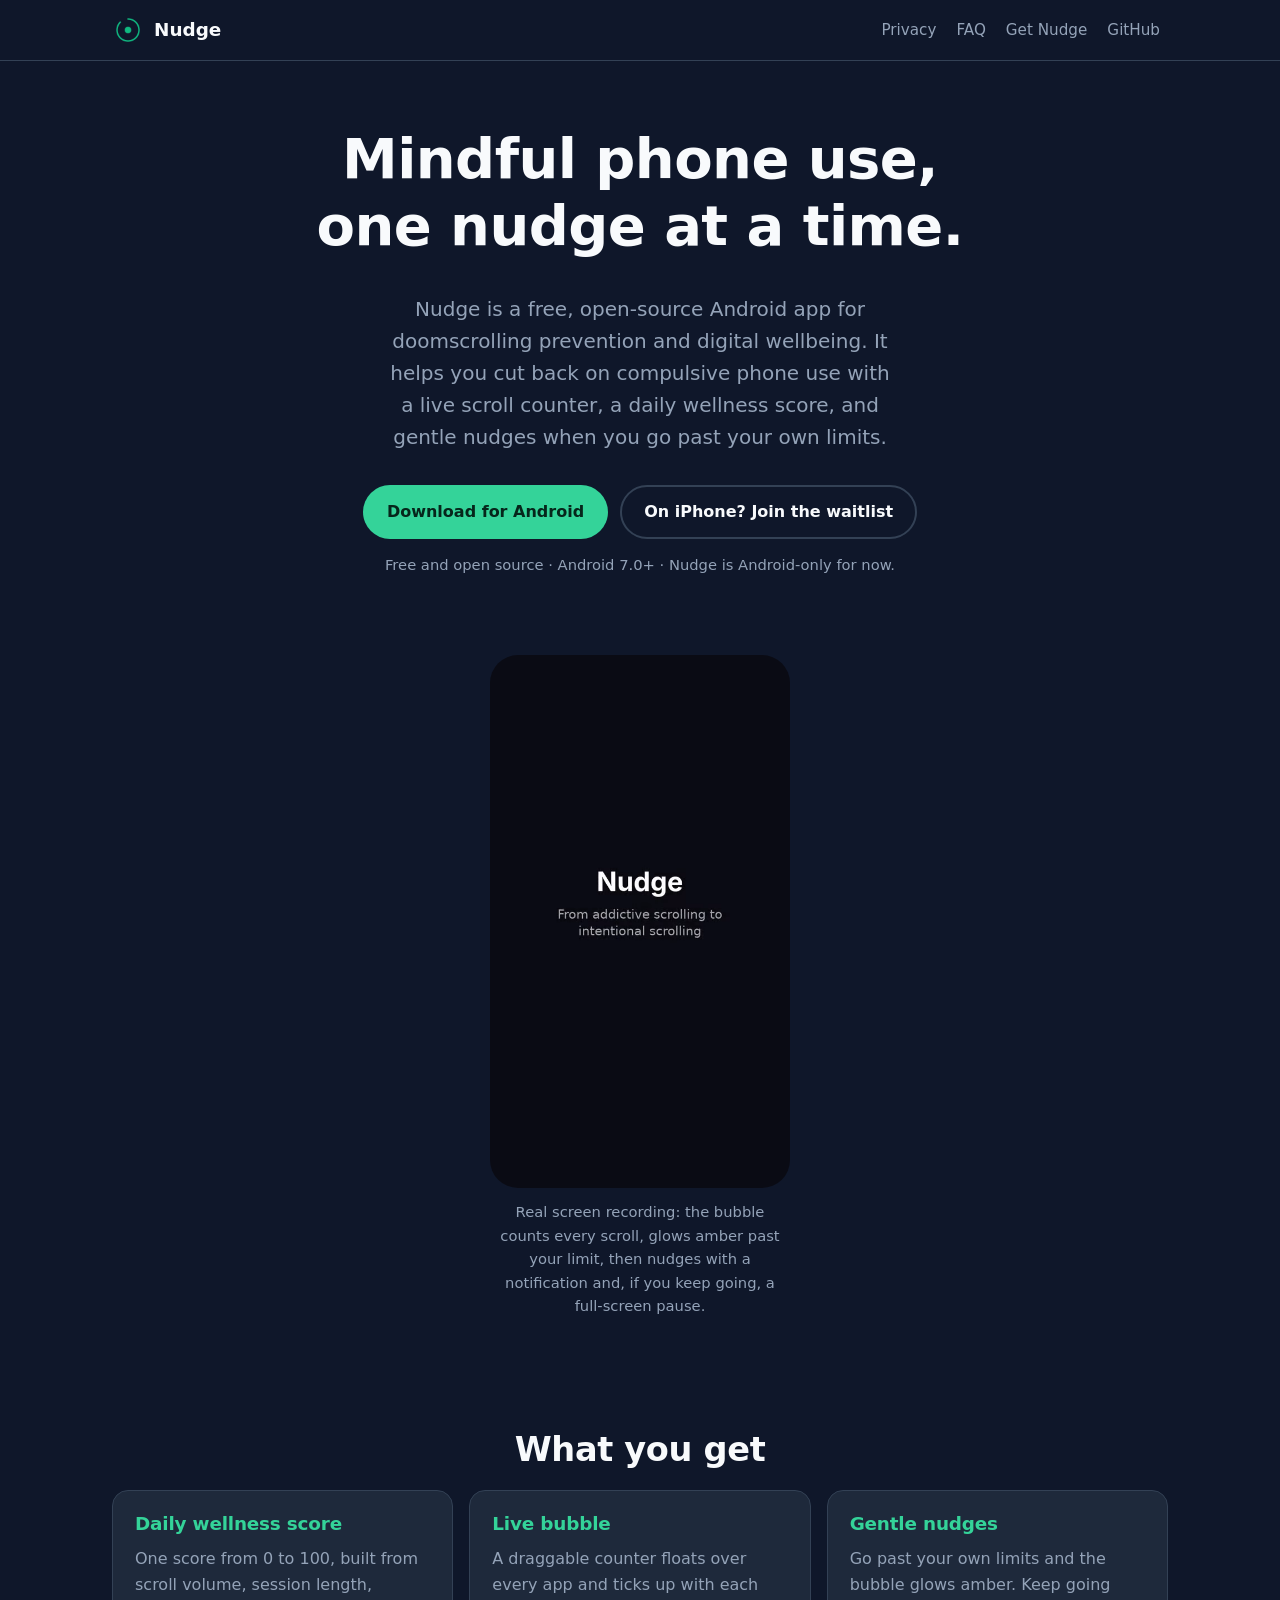
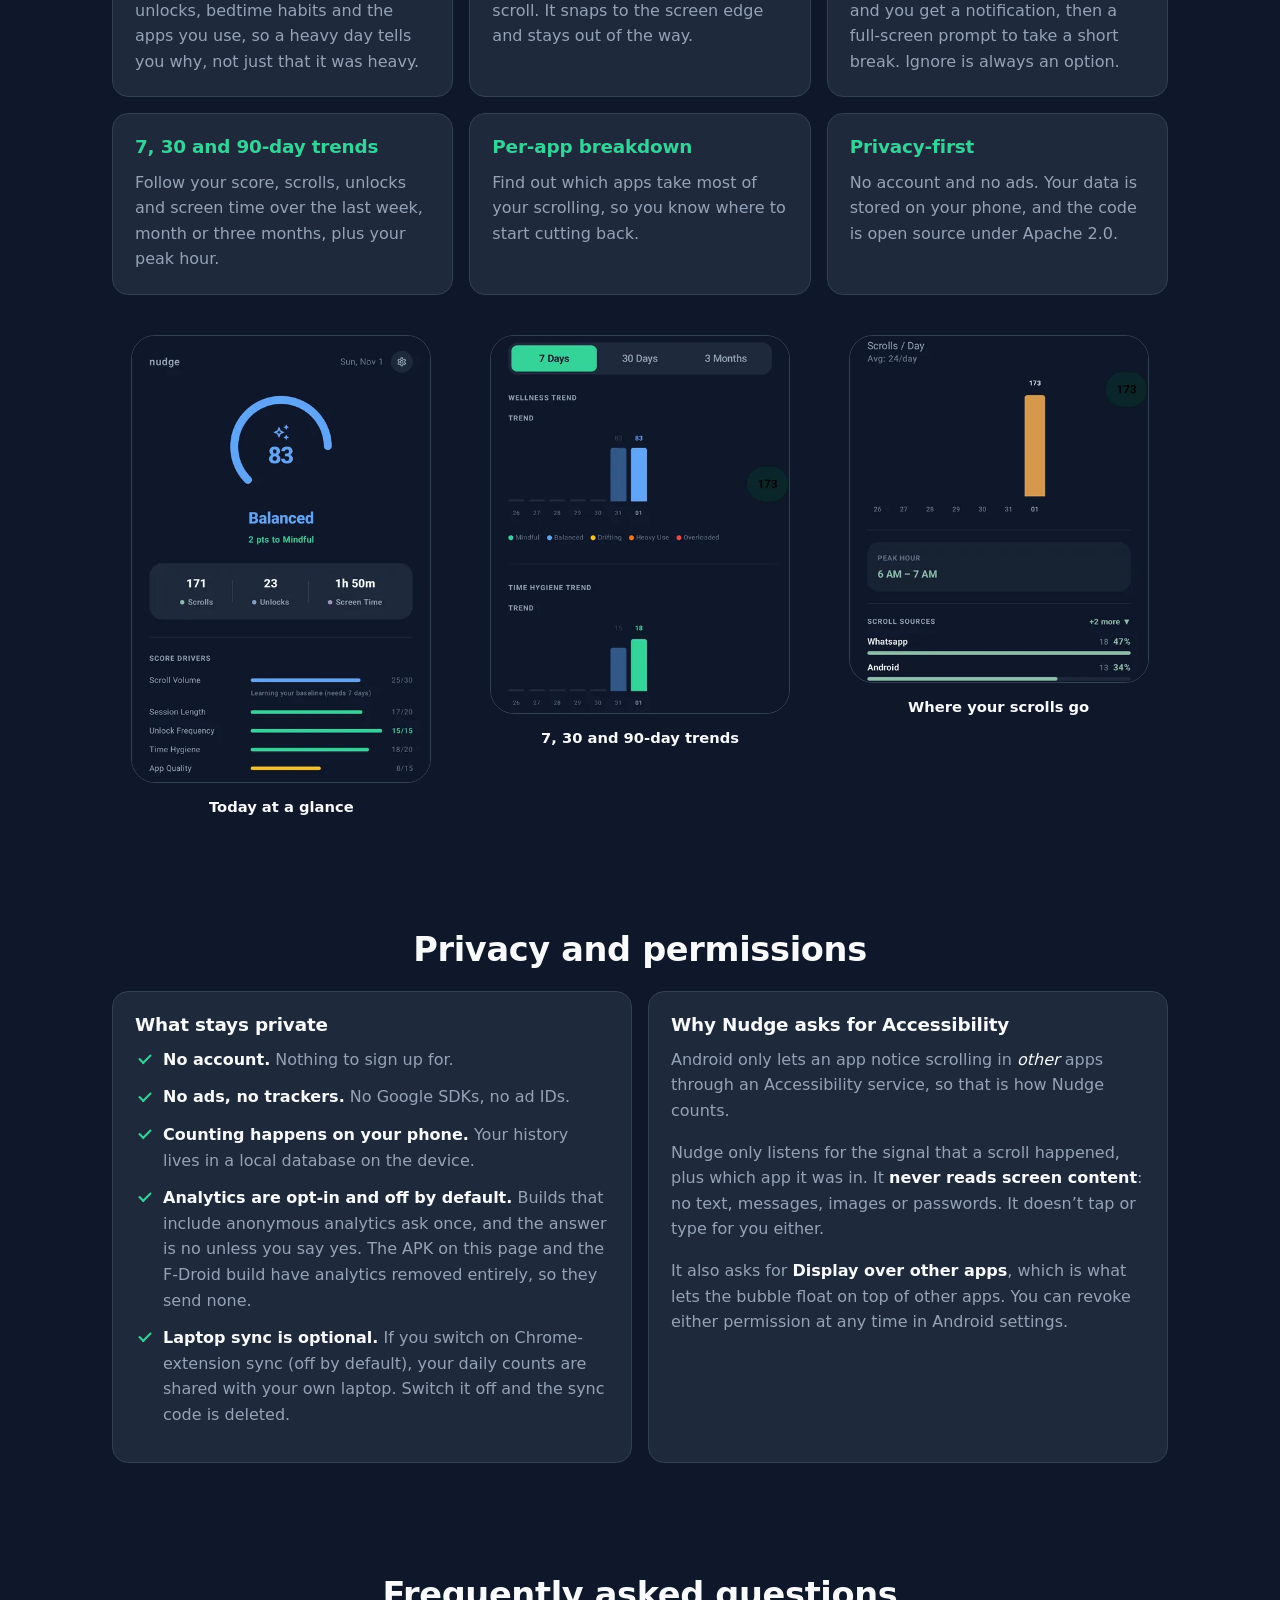
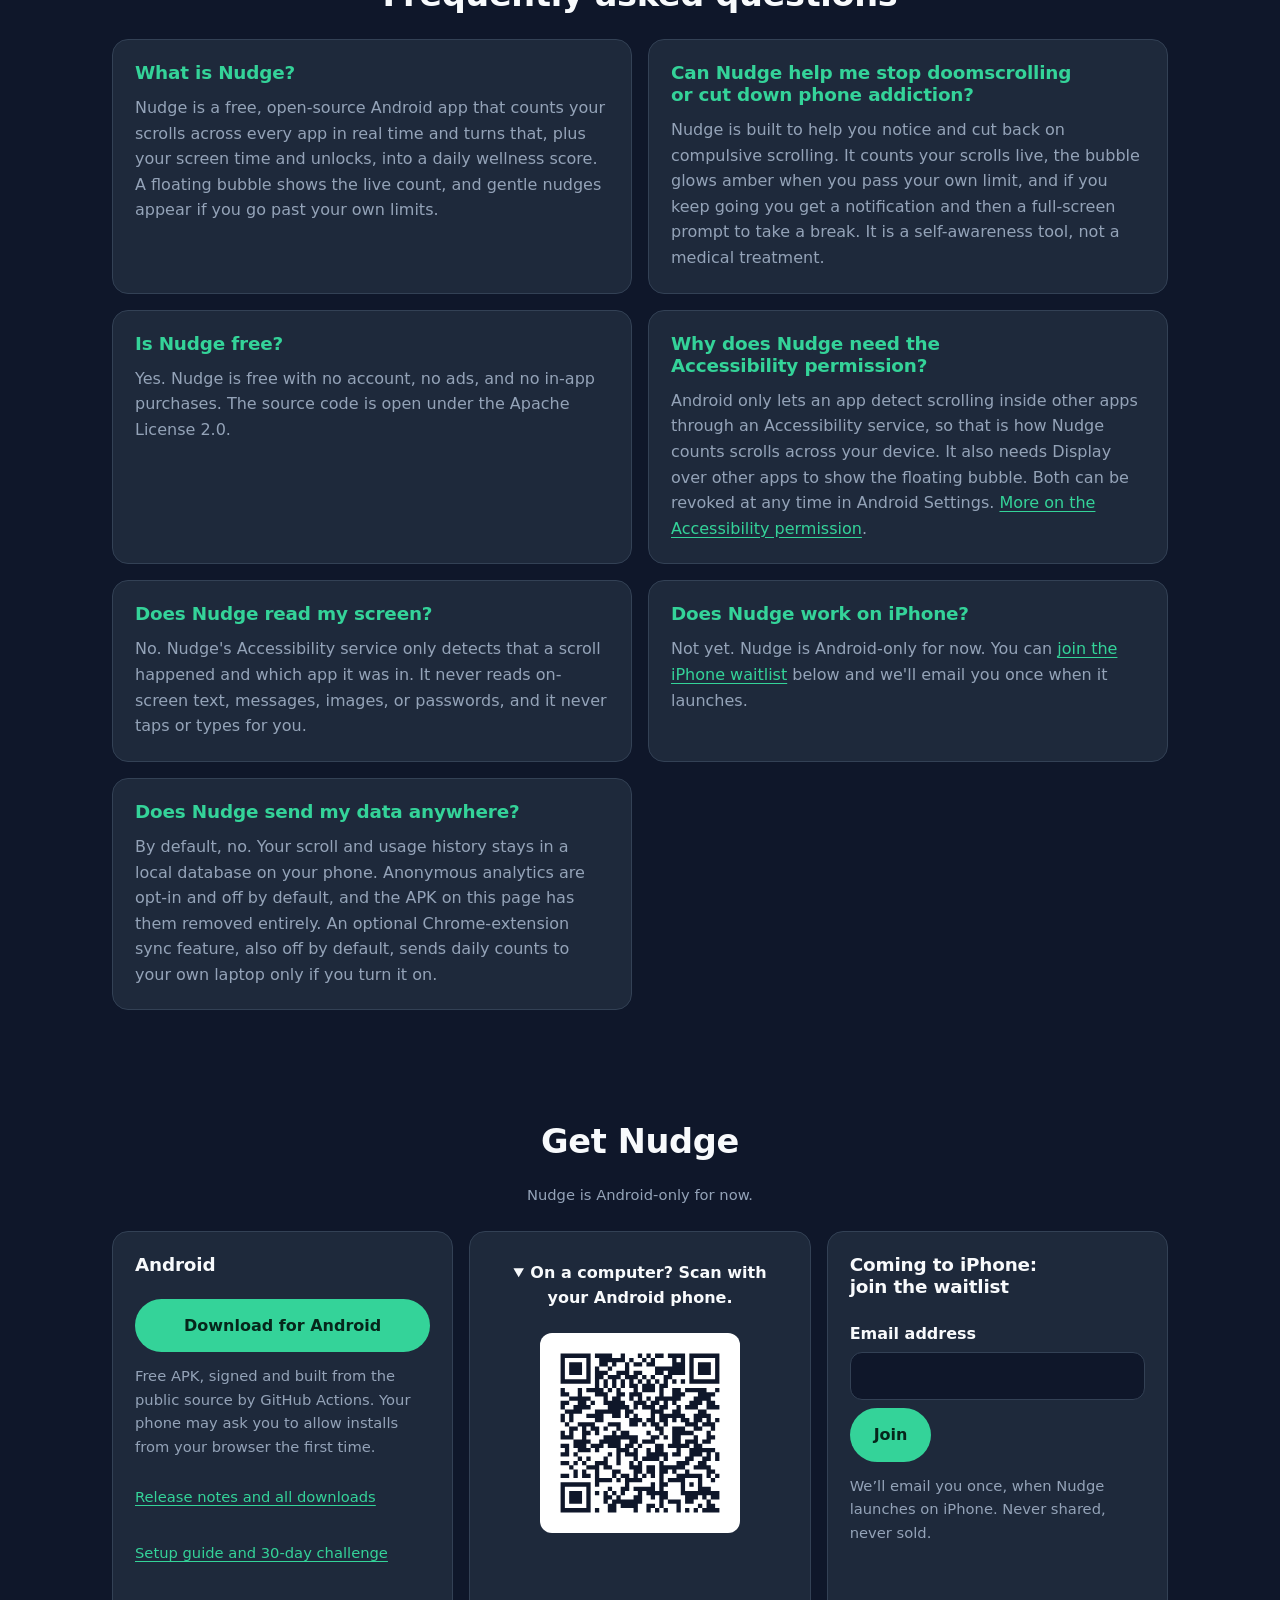
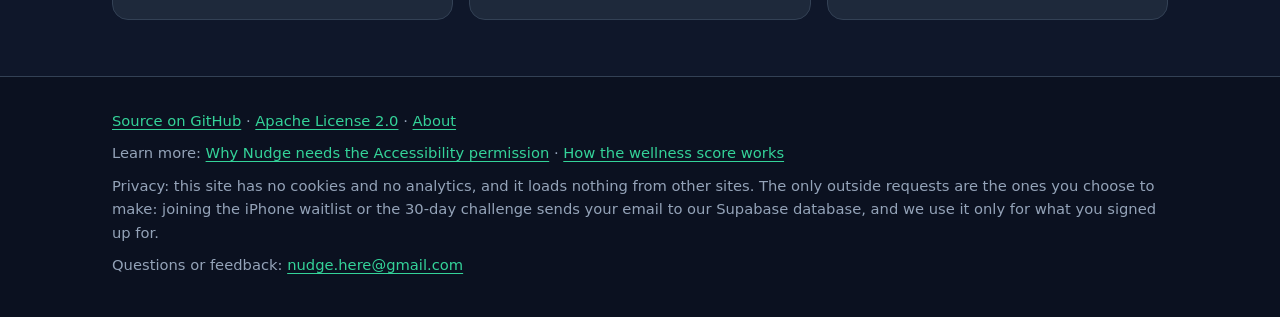
==== commit b14f1b81: "Lead the title with the query people use: app to stop doomscrolling SERP check: "digital wellbeing a" ====
--- a/docs/index.html
+++ b/docs/index.html
@@ -6,23 +6,23 @@
   <!-- Regenerated by scripts/build_site.py from docs/config.js -->
   <meta http-equiv="Content-Security-Policy" data-csp-tpl content="default-src 'none'; script-src 'self'; style-src 'self'; img-src 'self' data:; media-src 'self'; connect-src 'self' https://mvfdwgcknmskadhlujgk.supabase.co; base-uri 'none'; form-action 'none'">
   <meta name="referrer" content="no-referrer">
-  <title>Nudge: Doomscrolling Prevention &amp; Digital Wellbeing App</title>
-  <meta name="description" content="Nudge is a free, open-source Android app for doomscrolling prevention and digital wellbeing: live scroll counter, daily wellness score, gentle nudges.">
+  <title>Nudge: Open-Source Android App to Stop Doomscrolling</title>
+  <meta name="description" content="Nudge is a free, open-source Android app that counts your scrolls, scores your day, and nudges you to stop doomscrolling. No ads, no account.">
   <meta name="theme-color" content="#0F172A">
   <link rel="canonical" data-href-tpl="{PAGES_URL}" href="https://nituls265.github.io/Nudge/">
   <link rel="icon" type="image/png" sizes="32x32" href="favicon-32.png">
   <link rel="apple-touch-icon" href="apple-touch-icon.png">
   <meta property="og:type" content="website">
   <meta property="og:site_name" content="Nudge">
-  <meta property="og:title" content="Nudge: Doomscrolling Prevention &amp; Digital Wellbeing App">
-  <meta property="og:description" content="Free, open-source doomscrolling prevention and digital wellbeing for Android: live scroll count, daily wellness score, gentle nudges. No ads, no account.">
+  <meta property="og:title" content="Nudge: Open-Source Android App to Stop Doomscrolling">
+  <meta property="og:description" content="A free, open-source Android app for doomscrolling prevention and digital wellbeing: live scroll count, daily wellness score, gentle nudges.">
   <meta property="og:url" data-content-tpl="{PAGES_URL}" content="https://nituls265.github.io/Nudge/">
   <meta property="og:image" data-content-tpl="{PAGES_URL}og-image.png" content="https://nituls265.github.io/Nudge/og-image.png">
   <meta property="og:image:width" content="1200">
   <meta property="og:image:height" content="630">
   <meta property="og:image:alt" content="Nudge logo with the tagline: Mindful phone use, one nudge at a time.">
   <meta name="twitter:card" content="summary_large_image">
-  <meta name="twitter:title" content="Nudge: Doomscrolling Prevention &amp; Digital Wellbeing App">
+  <meta name="twitter:title" content="Nudge: Open-Source Android App to Stop Doomscrolling">
   <meta name="twitter:description" content="Free, open-source doomscrolling prevention for Android. Build healthier phone habits with no ads, no account, and your data on your phone.">
   <link rel="stylesheet" href="style.css">
   <script src="config.js" defer></script>
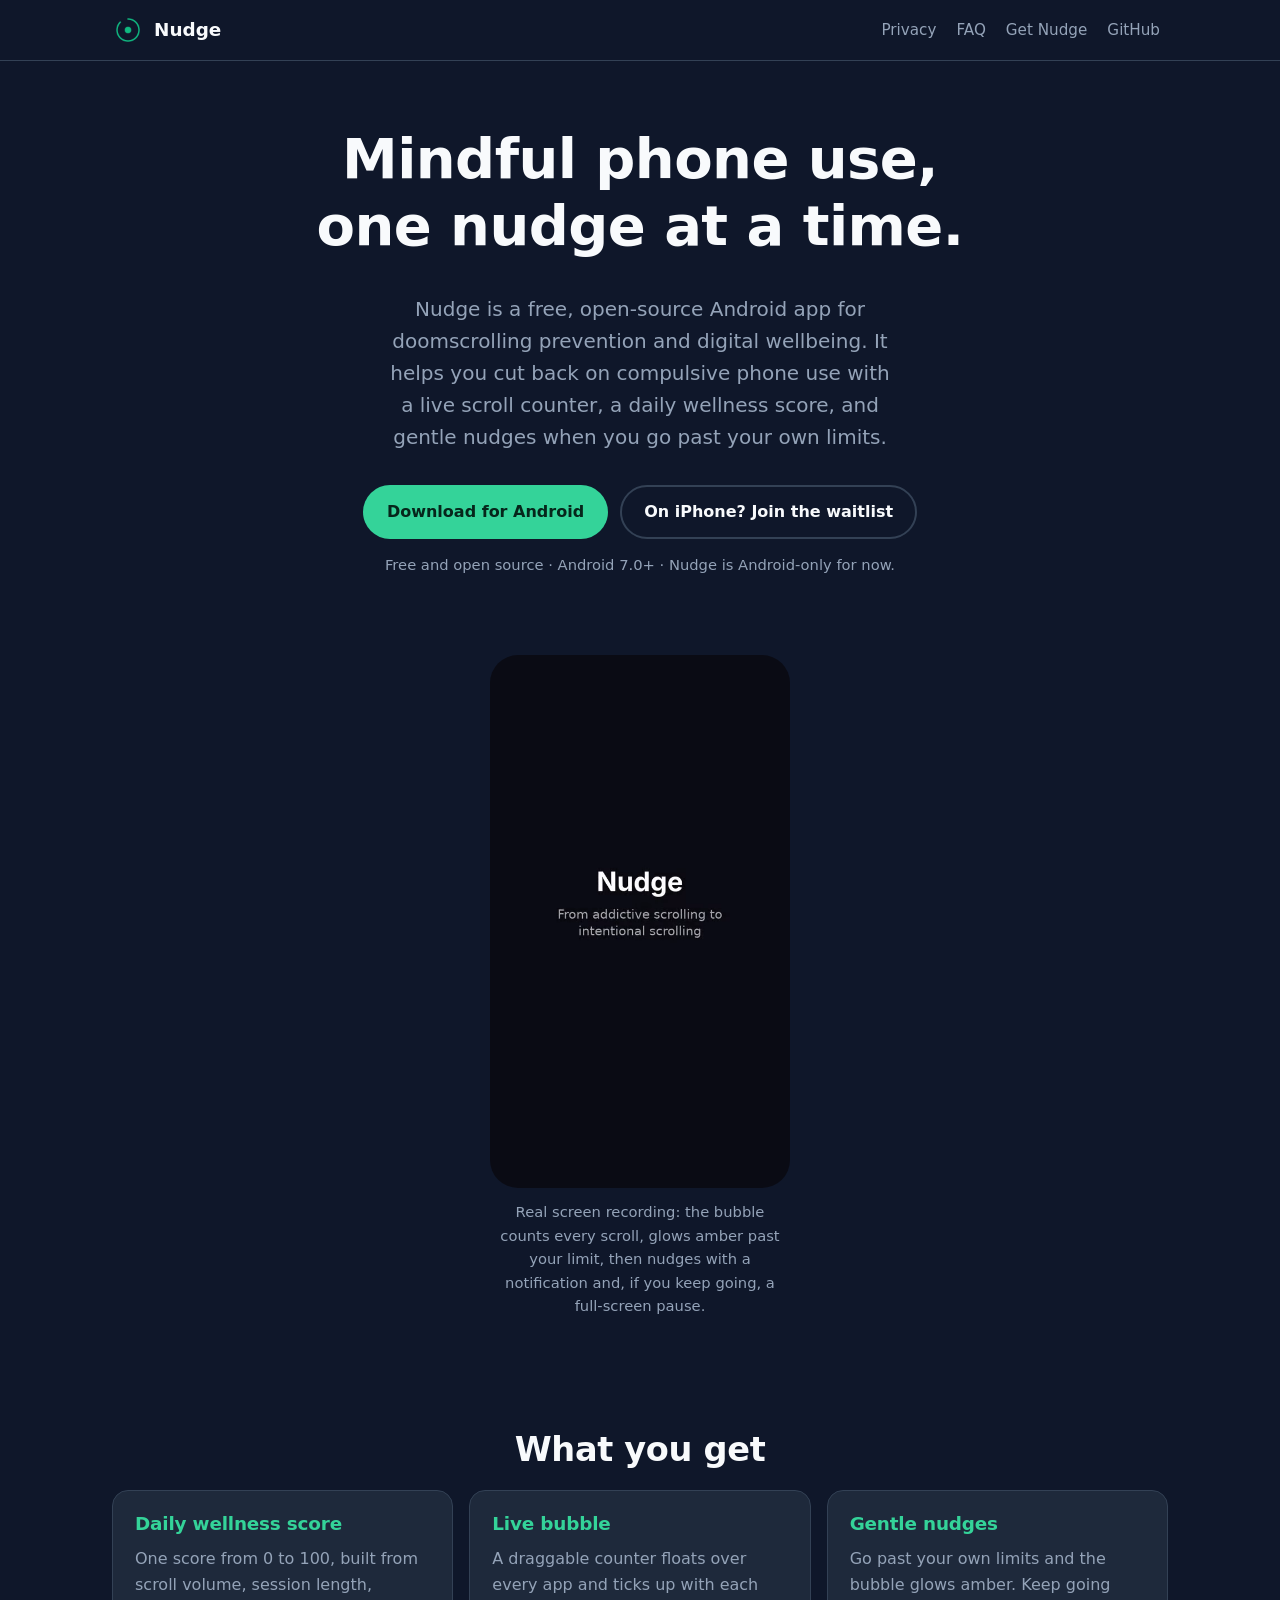
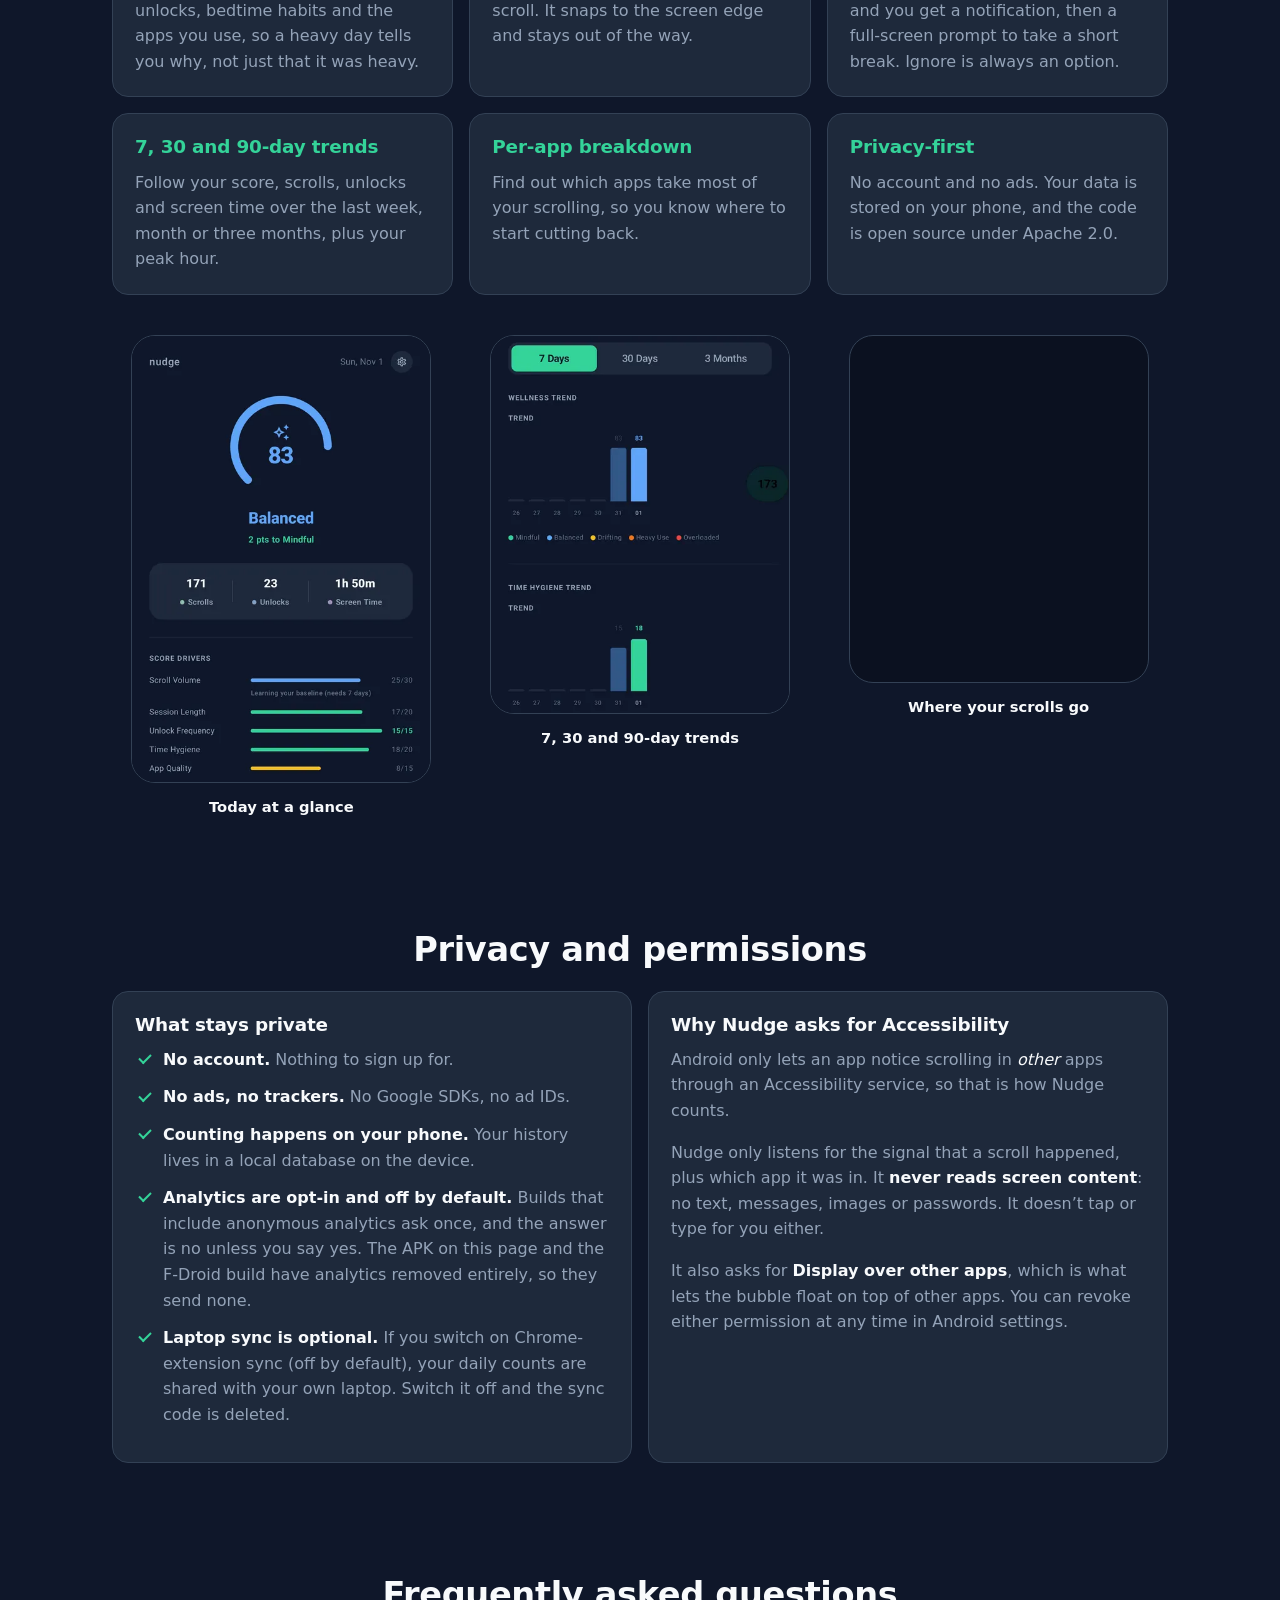
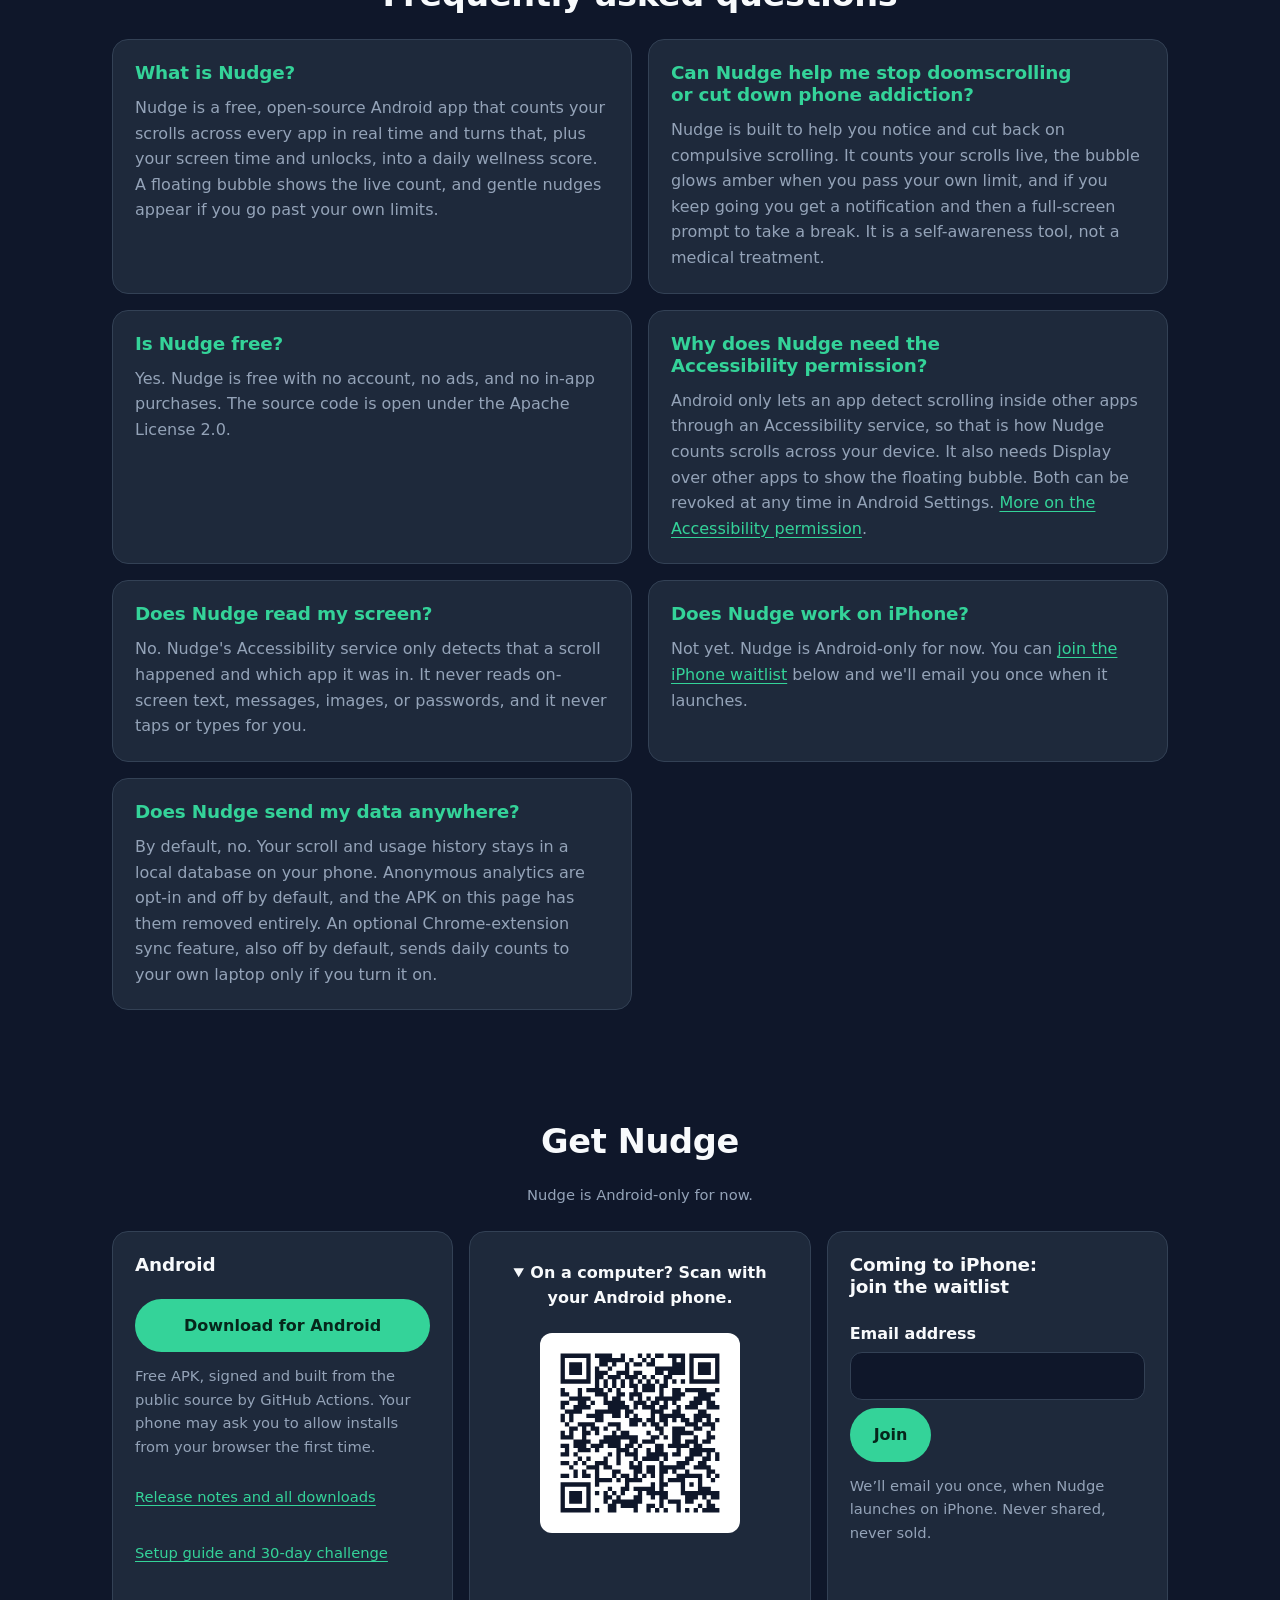
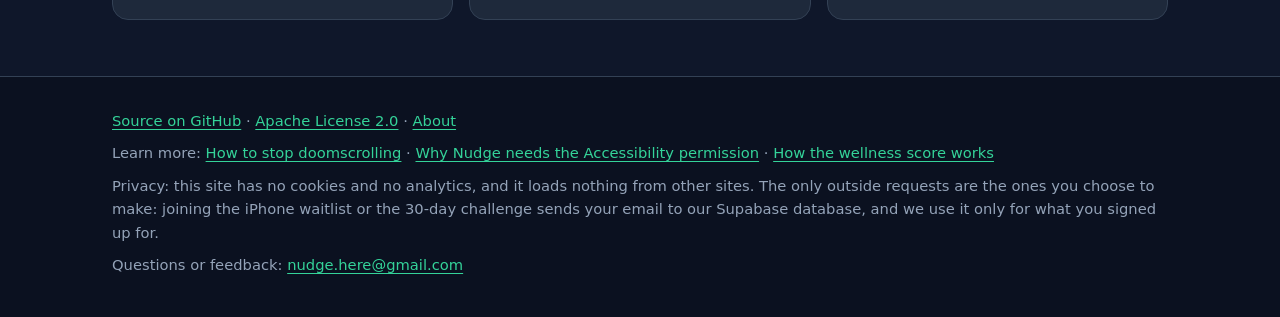
==== commit 2a839740: "Add "How to stop doomscrolling on Android" page Targets the informational query, states the real (fi" ====
--- a/docs/index.html
+++ b/docs/index.html
@@ -377,7 +377,8 @@
       <p><a data-href-tpl="https://github.com/{GITHUB_REPO}" href="https://github.com/nituls265/Nudge">Source on GitHub</a> ·
          <a data-href-tpl="https://github.com/{GITHUB_REPO}/blob/main/LICENSE" href="https://github.com/nituls265/Nudge/blob/main/LICENSE">Apache License 2.0</a> ·
          <a href="about/">About</a></p>
-      <p>Learn more: <a href="accessibility-permission/">Why Nudge needs the Accessibility permission</a> ·
+      <p>Learn more: <a href="stop-doomscrolling/">How to stop doomscrolling</a> ·
+         <a href="accessibility-permission/">Why Nudge needs the Accessibility permission</a> ·
          <a href="wellness-score/">How the wellness score works</a></p>
       <p>Privacy: this site has no cookies and no analytics, and it loads nothing from other sites. The only outside requests are the ones you choose to make: joining the iPhone waitlist or the 30-day challenge sends your email to our Supabase database, and we use it only for what you signed up for.</p>
       <p>Questions or feedback: <a data-href-tpl="mailto:{CONTACT_EMAIL}" href="mailto:nudge.here@gmail.com" data-text-tpl="{CONTACT_EMAIL}">nudge.here@gmail.com</a></p>
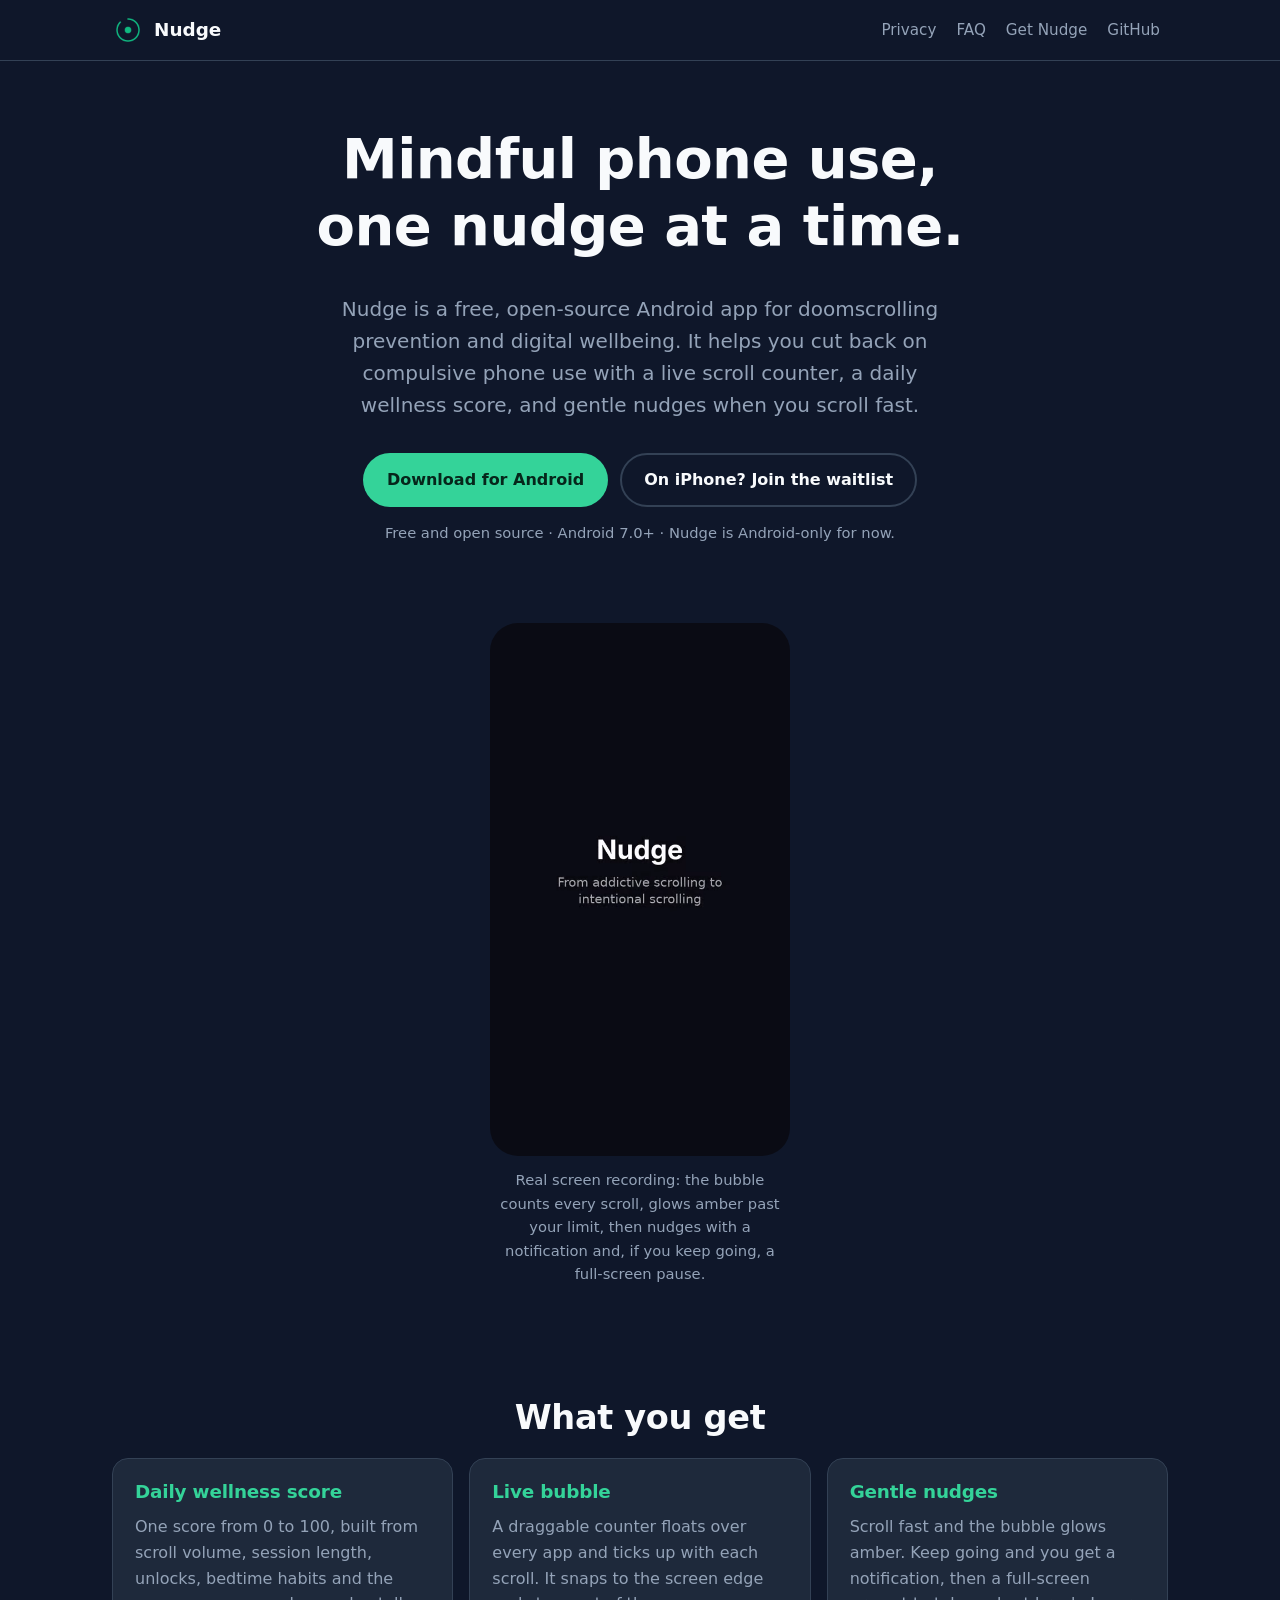
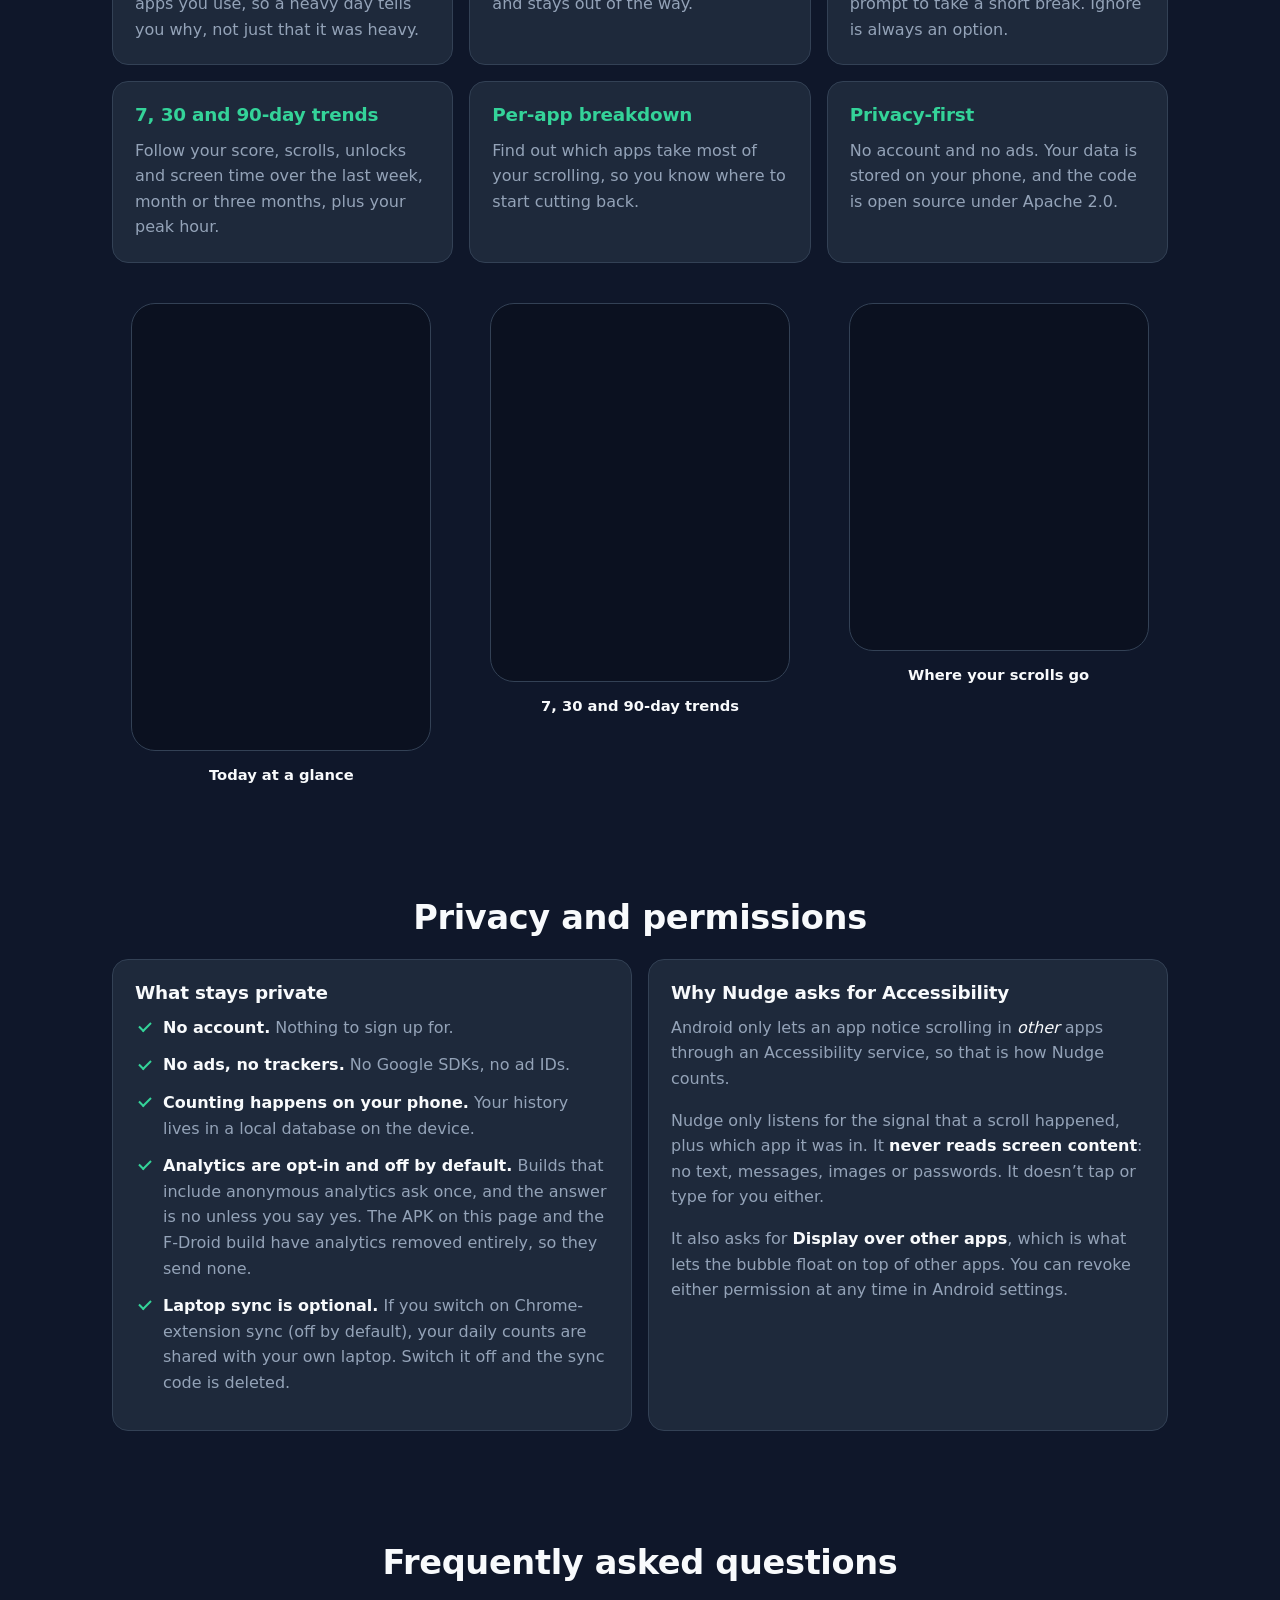
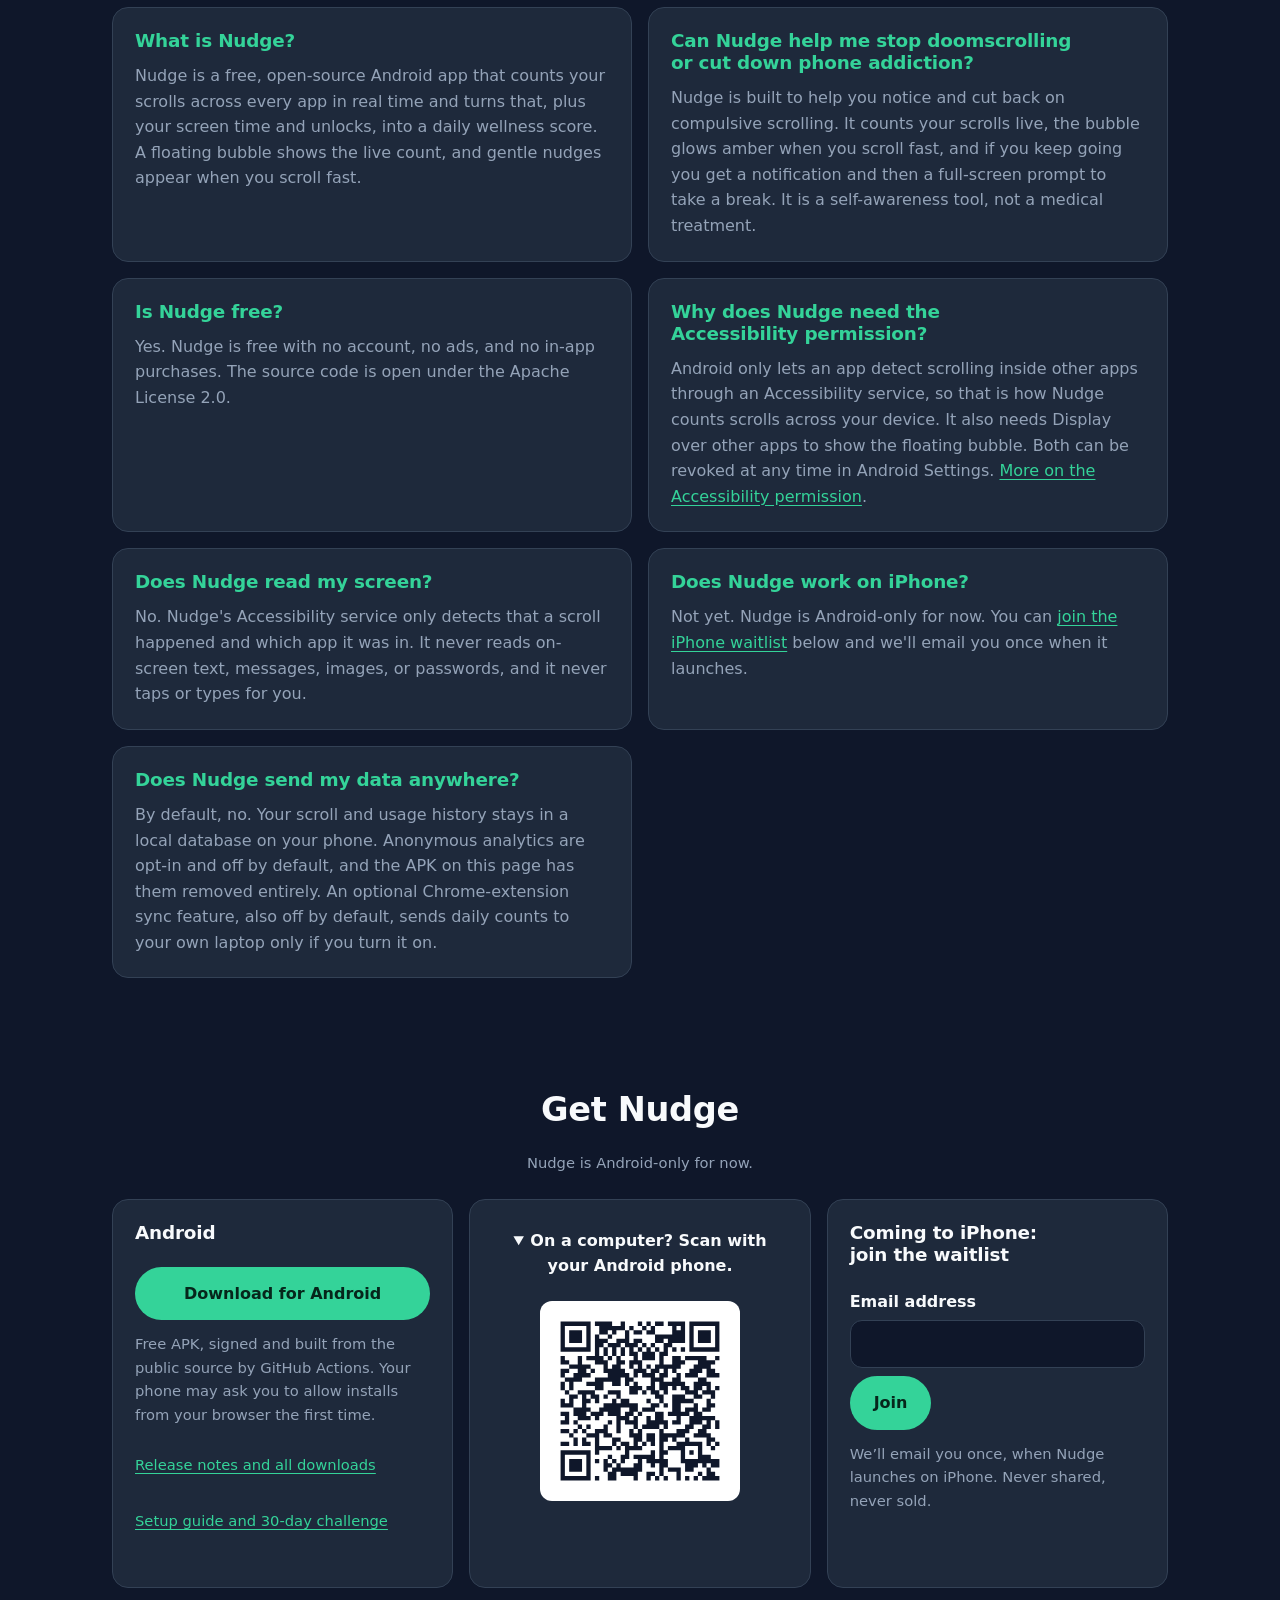
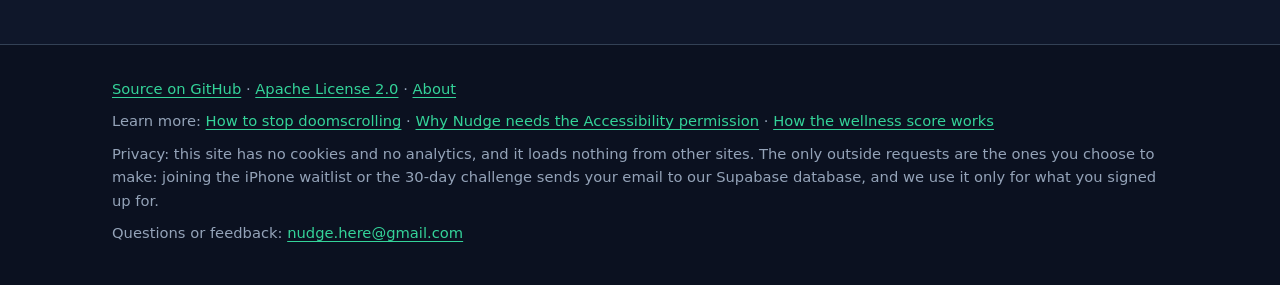
==== commit 4da745ab: "Fix "your own limits" wording: nudge thresholds are fixed, not personal The amber bubble, notificati" ====
--- a/docs/index.html
+++ b/docs/index.html
@@ -32,7 +32,7 @@
     "@context": "https://schema.org",
     "@type": "MobileApplication",
     "name": "Nudge",
-    "description": "Nudge is a free, open-source Android app for doomscrolling prevention and digital wellbeing. It shows a live scroll count, a daily wellness score, and gentle nudges when you go past your own limits.",
+    "description": "Nudge is a free, open-source Android app for doomscrolling prevention and digital wellbeing. It shows a live scroll count, a daily wellness score, and gentle nudges when you scroll fast.",
     "operatingSystem": "Android 7.0+",
     "applicationCategory": "HealthApplication",
     "offers": {
@@ -60,7 +60,7 @@
         "name": "What is Nudge?",
         "acceptedAnswer": {
           "@type": "Answer",
-          "text": "Nudge is a free, open-source Android app that counts your scrolls across every app in real time and turns that, plus your screen time and unlocks, into a daily wellness score. A floating bubble shows the live count, and gentle nudges appear if you go past your own limits."
+          "text": "Nudge is a free, open-source Android app that counts your scrolls across every app in real time and turns that, plus your screen time and unlocks, into a daily wellness score. A floating bubble shows the live count, and gentle nudges appear when you scroll fast."
         }
       },
       {
@@ -68,7 +68,7 @@
         "name": "Can Nudge help me stop doomscrolling or cut down phone addiction?",
         "acceptedAnswer": {
           "@type": "Answer",
-          "text": "Nudge is built to help you notice and cut back on compulsive scrolling. It counts your scrolls live, the bubble glows amber when you pass your own limit, and if you keep going you get a notification and then a full-screen prompt to take a break. It is a self-awareness tool, not a medical treatment."
+          "text": "Nudge is built to help you notice and cut back on compulsive scrolling. It counts your scrolls live, the bubble glows amber when you scroll fast, and if you keep going you get a notification and then a full-screen prompt to take a break. It is a self-awareness tool, not a medical treatment."
         }
       },
       {
@@ -137,7 +137,7 @@
     <!-- 1. Hero -->
     <section class="hero wrap" id="top" aria-labelledby="hero-title">
       <h1 id="hero-title">Mindful phone use, one nudge at a time.</h1>
-      <p class="lede">Nudge is a free, open-source Android app for doomscrolling prevention and digital wellbeing. It helps you cut back on compulsive phone use with a live scroll counter, a daily wellness score, and gentle nudges when you go past your own limits.</p>
+      <p class="lede">Nudge is a free, open-source Android app for doomscrolling prevention and digital wellbeing. It helps you cut back on compulsive phone use with a live scroll counter, a daily wellness score, and gentle nudges when you scroll fast.</p>
 
       <div class="cta-row">
         <a class="btn btn-primary js-download" id="hero-download"
@@ -184,7 +184,7 @@
         </li>
         <li class="card">
           <h3>Gentle nudges</h3>
-          <p>Go past your own limits and the bubble glows amber. Keep going and you get a notification, then a full-screen prompt to take a short break. Ignore is always an option.</p>
+          <p>Scroll fast and the bubble glows amber. Keep going and you get a notification, then a full-screen prompt to take a short break. Ignore is always an option.</p>
         </li>
         <li class="card">
           <h3>7, 30 and 90-day trends</h3>
@@ -248,11 +248,11 @@
       <div class="faq-list">
         <div class="card">
           <h3>What is Nudge?</h3>
-          <p>Nudge is a free, open-source Android app that counts your scrolls across every app in real time and turns that, plus your screen time and unlocks, into a daily wellness score. A floating bubble shows the live count, and gentle nudges appear if you go past your own limits.</p>
+          <p>Nudge is a free, open-source Android app that counts your scrolls across every app in real time and turns that, plus your screen time and unlocks, into a daily wellness score. A floating bubble shows the live count, and gentle nudges appear when you scroll fast.</p>
         </div>
         <div class="card">
           <h3>Can Nudge help me stop doomscrolling or cut down phone addiction?</h3>
-          <p>Nudge is built to help you notice and cut back on compulsive scrolling. It counts your scrolls live, the bubble glows amber when you pass your own limit, and if you keep going you get a notification and then a full-screen prompt to take a break. It is a self-awareness tool, not a medical treatment.</p>
+          <p>Nudge is built to help you notice and cut back on compulsive scrolling. It counts your scrolls live, the bubble glows amber when you scroll fast, and if you keep going you get a notification and then a full-screen prompt to take a break. It is a self-awareness tool, not a medical treatment.</p>
         </div>
         <div class="card">
           <h3>Is Nudge free?</h3>
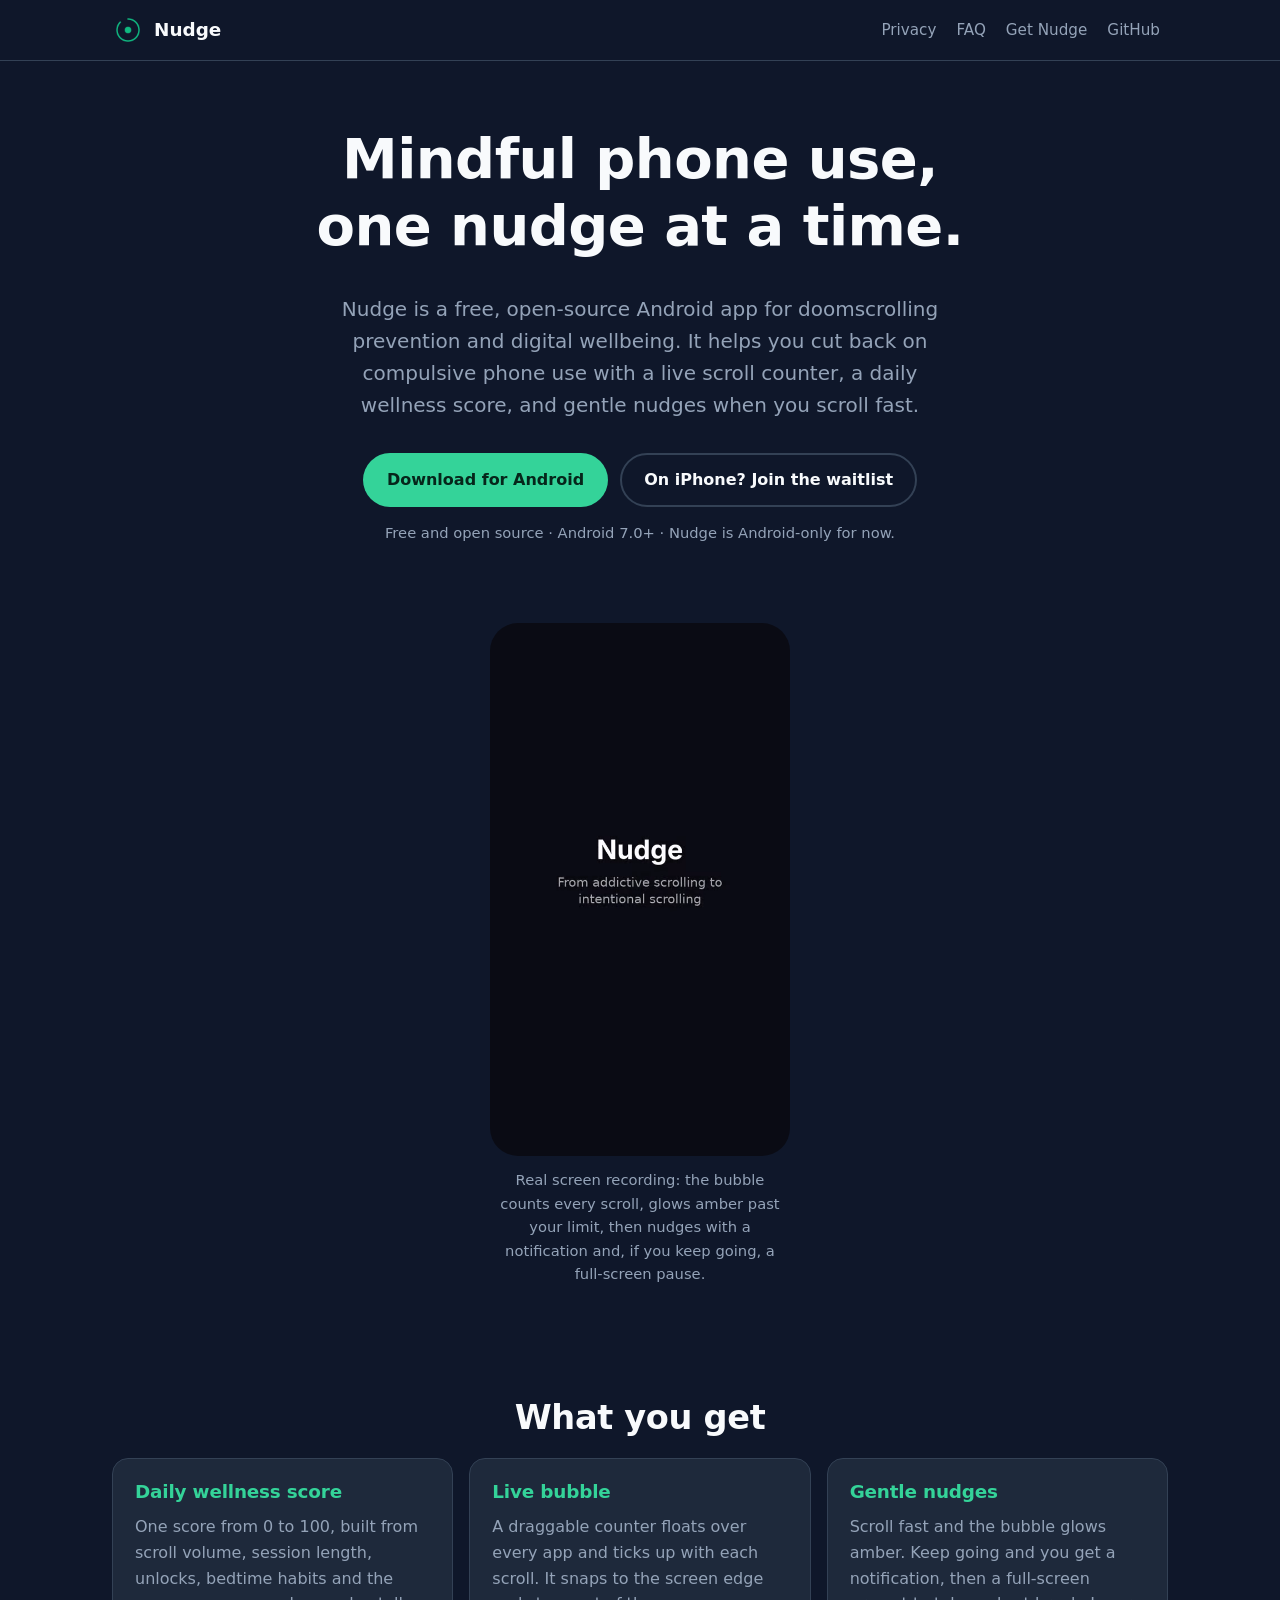
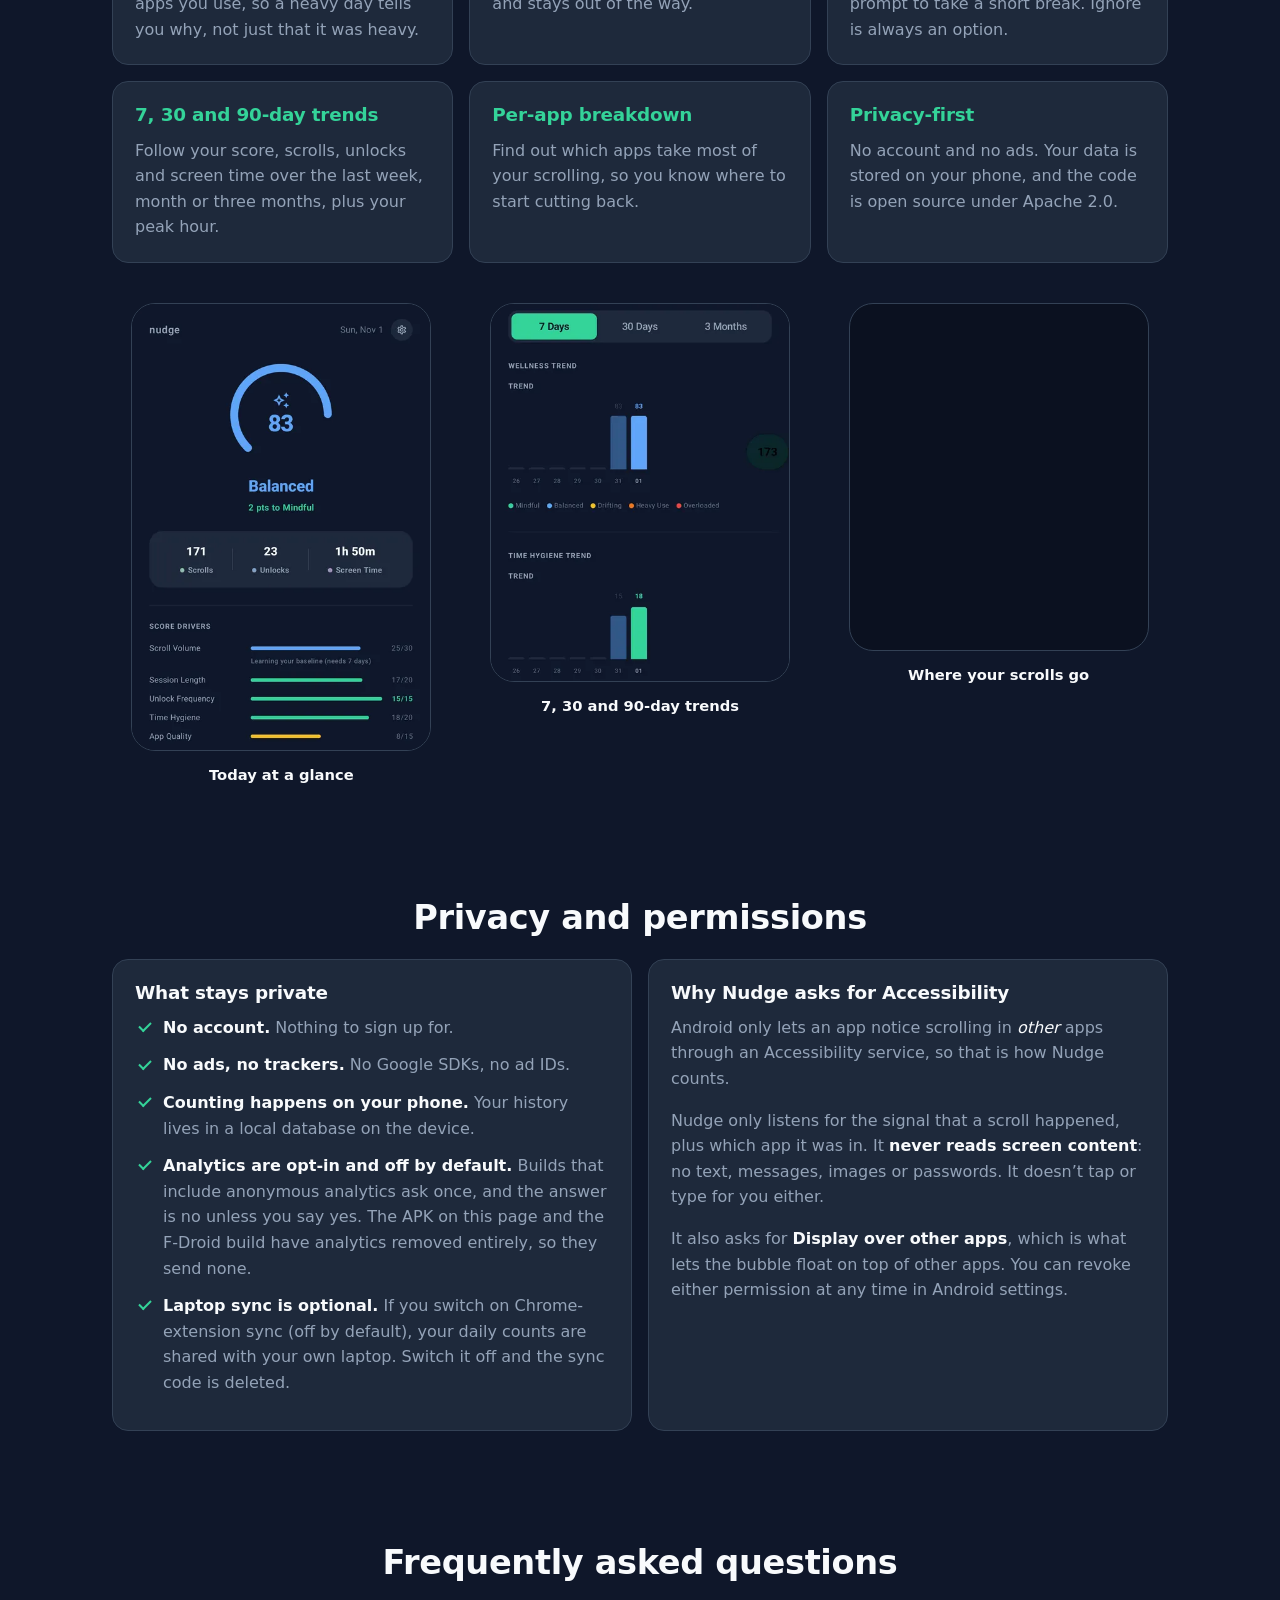
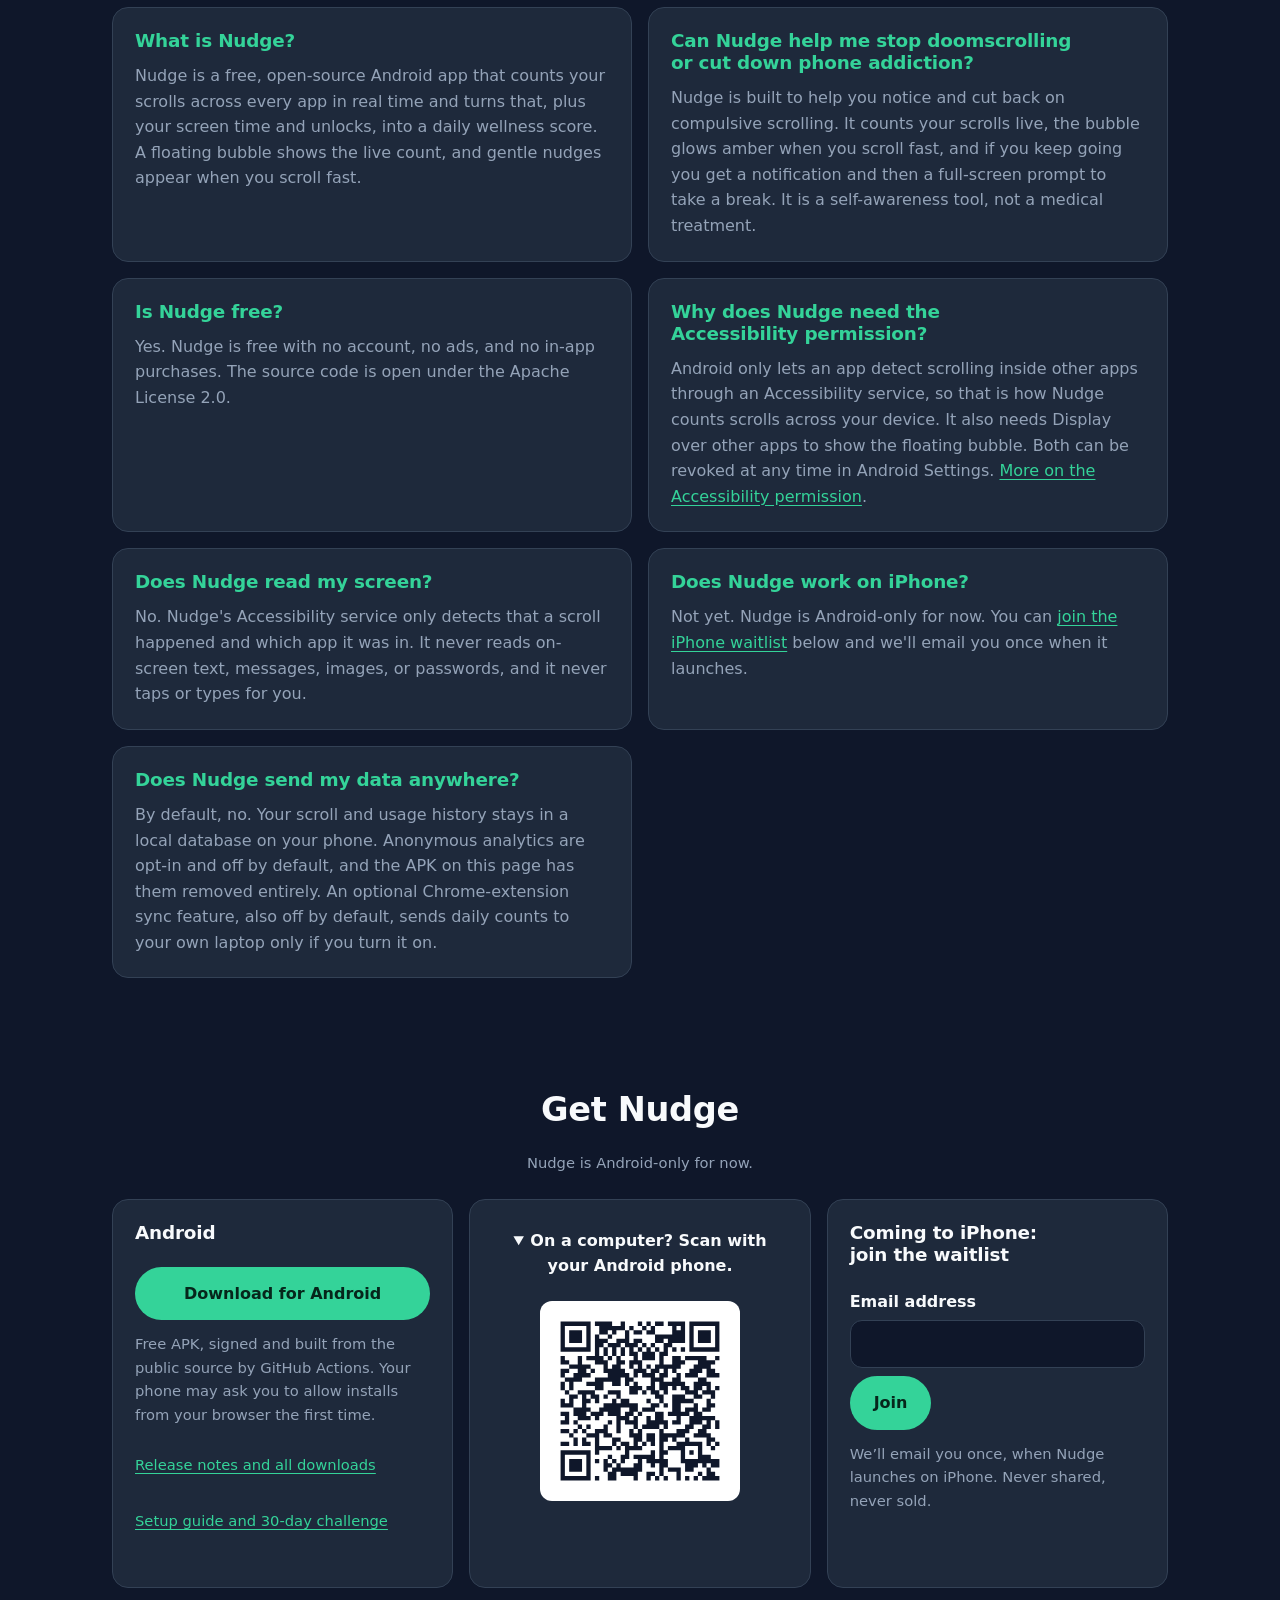
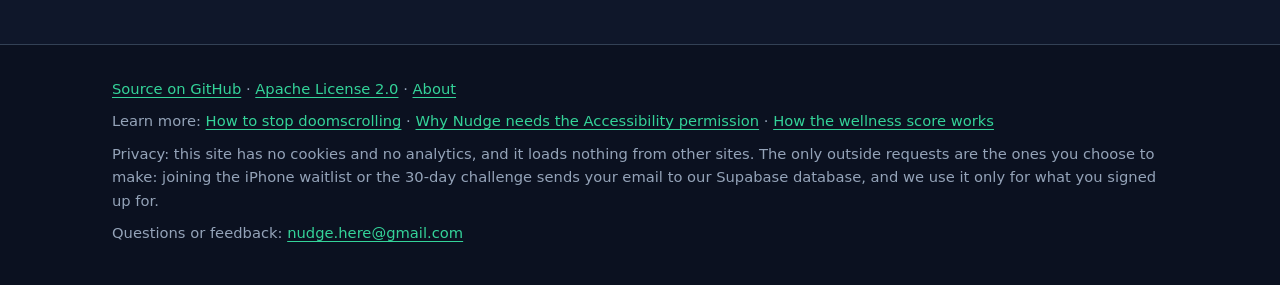
==== commit d3c41f34: "About page: add author credentials and LinkedIn; link author in JSON-LD Credentials and profile URL " ====
--- a/docs/index.html
+++ b/docs/index.html
@@ -46,7 +46,12 @@
     "sameAs": "https://github.com/nituls265/Nudge",
     "author": {
       "@type": "Person",
-      "name": "Nitul Shah"
+      "name": "Nitul Shah",
+      "url": "https://nituls265.github.io/Nudge/about/",
+      "sameAs": [
+        "https://github.com/nituls265",
+        "https://www.linkedin.com/in/nitulshah"
+      ]
     }
   }
   </script>
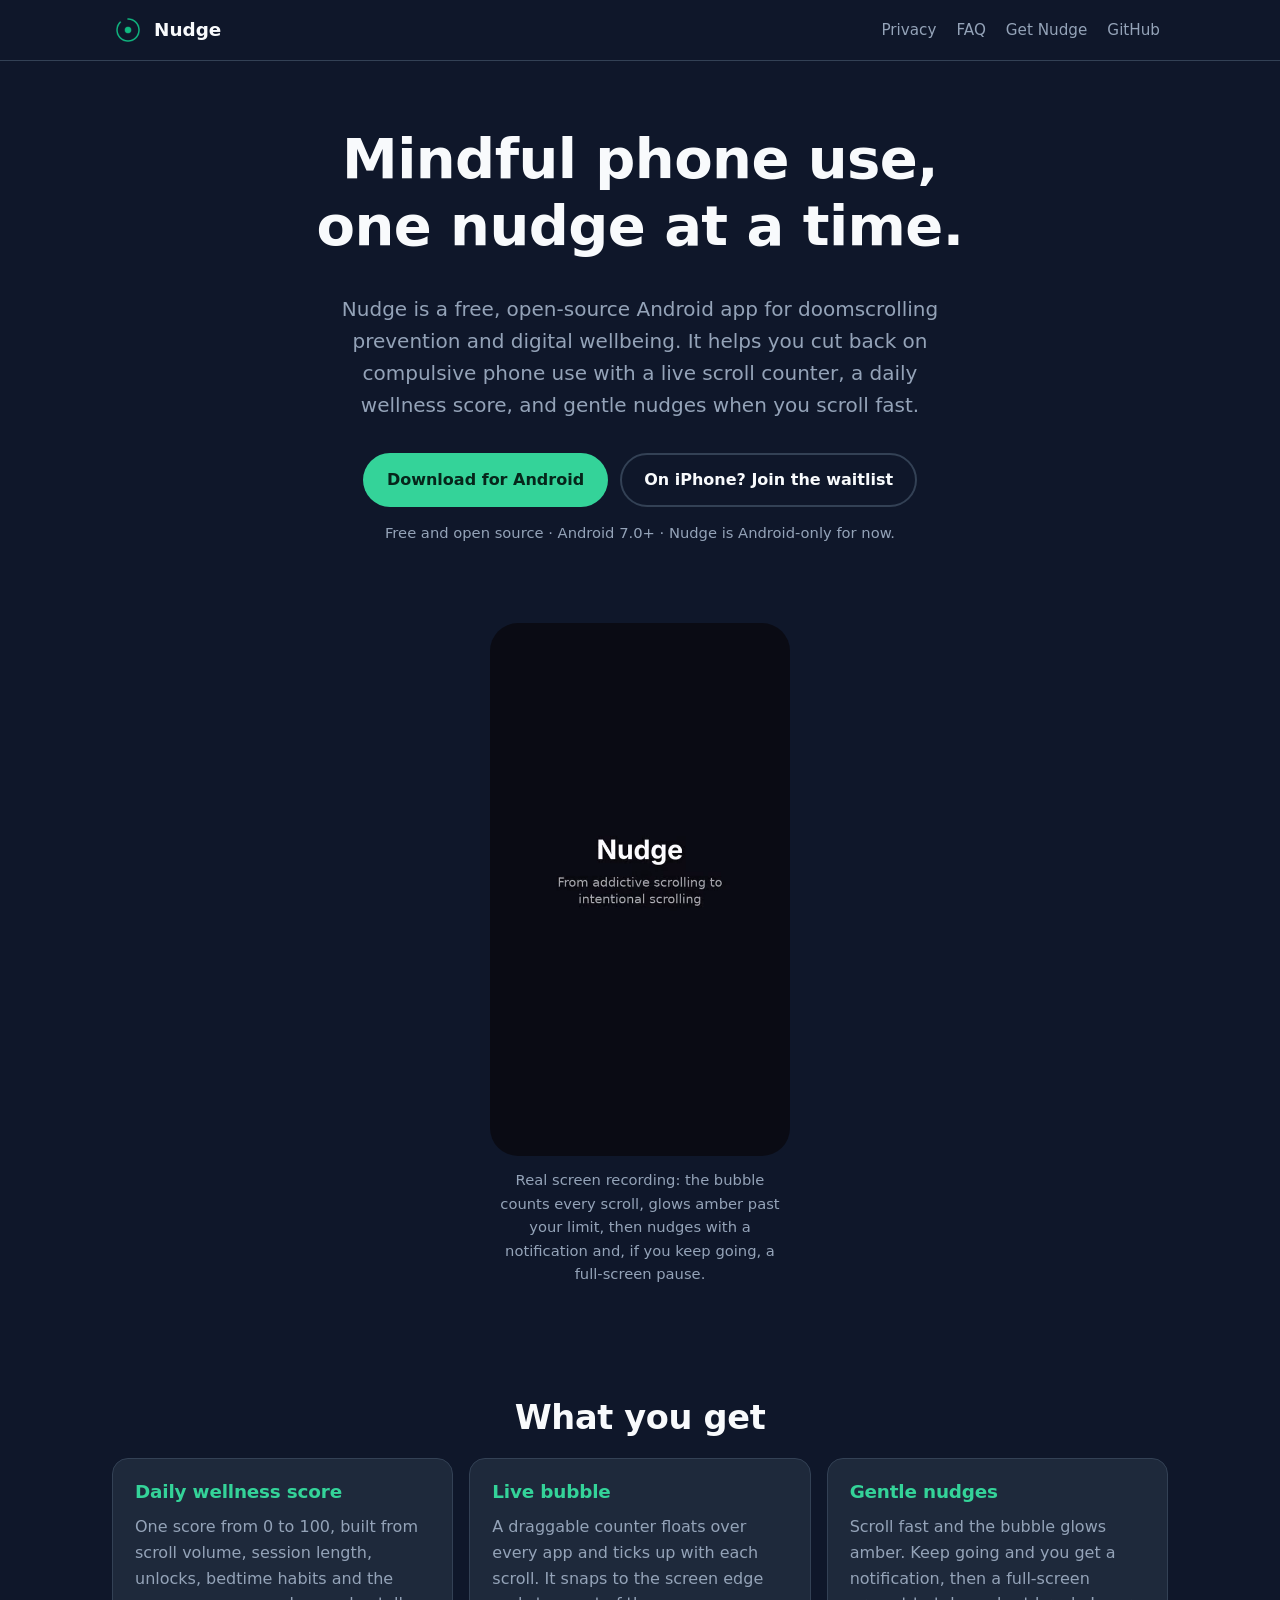
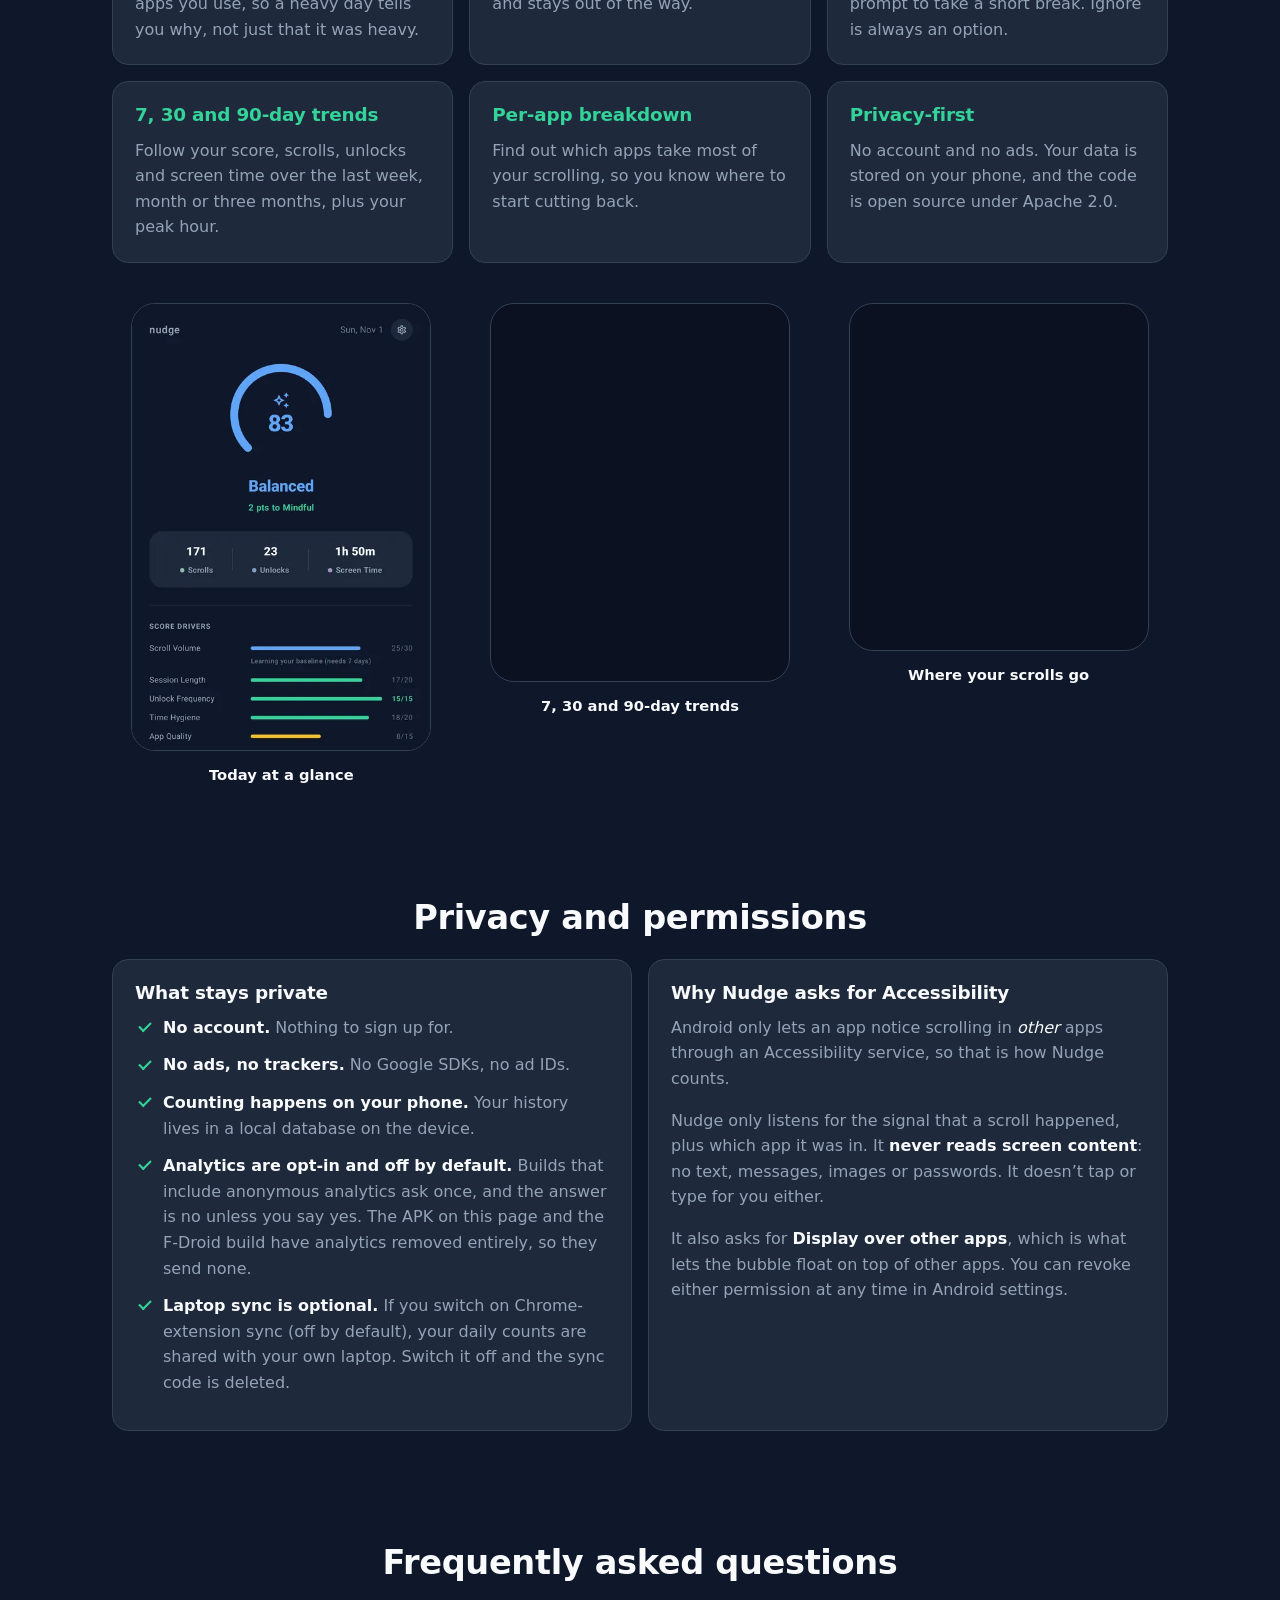
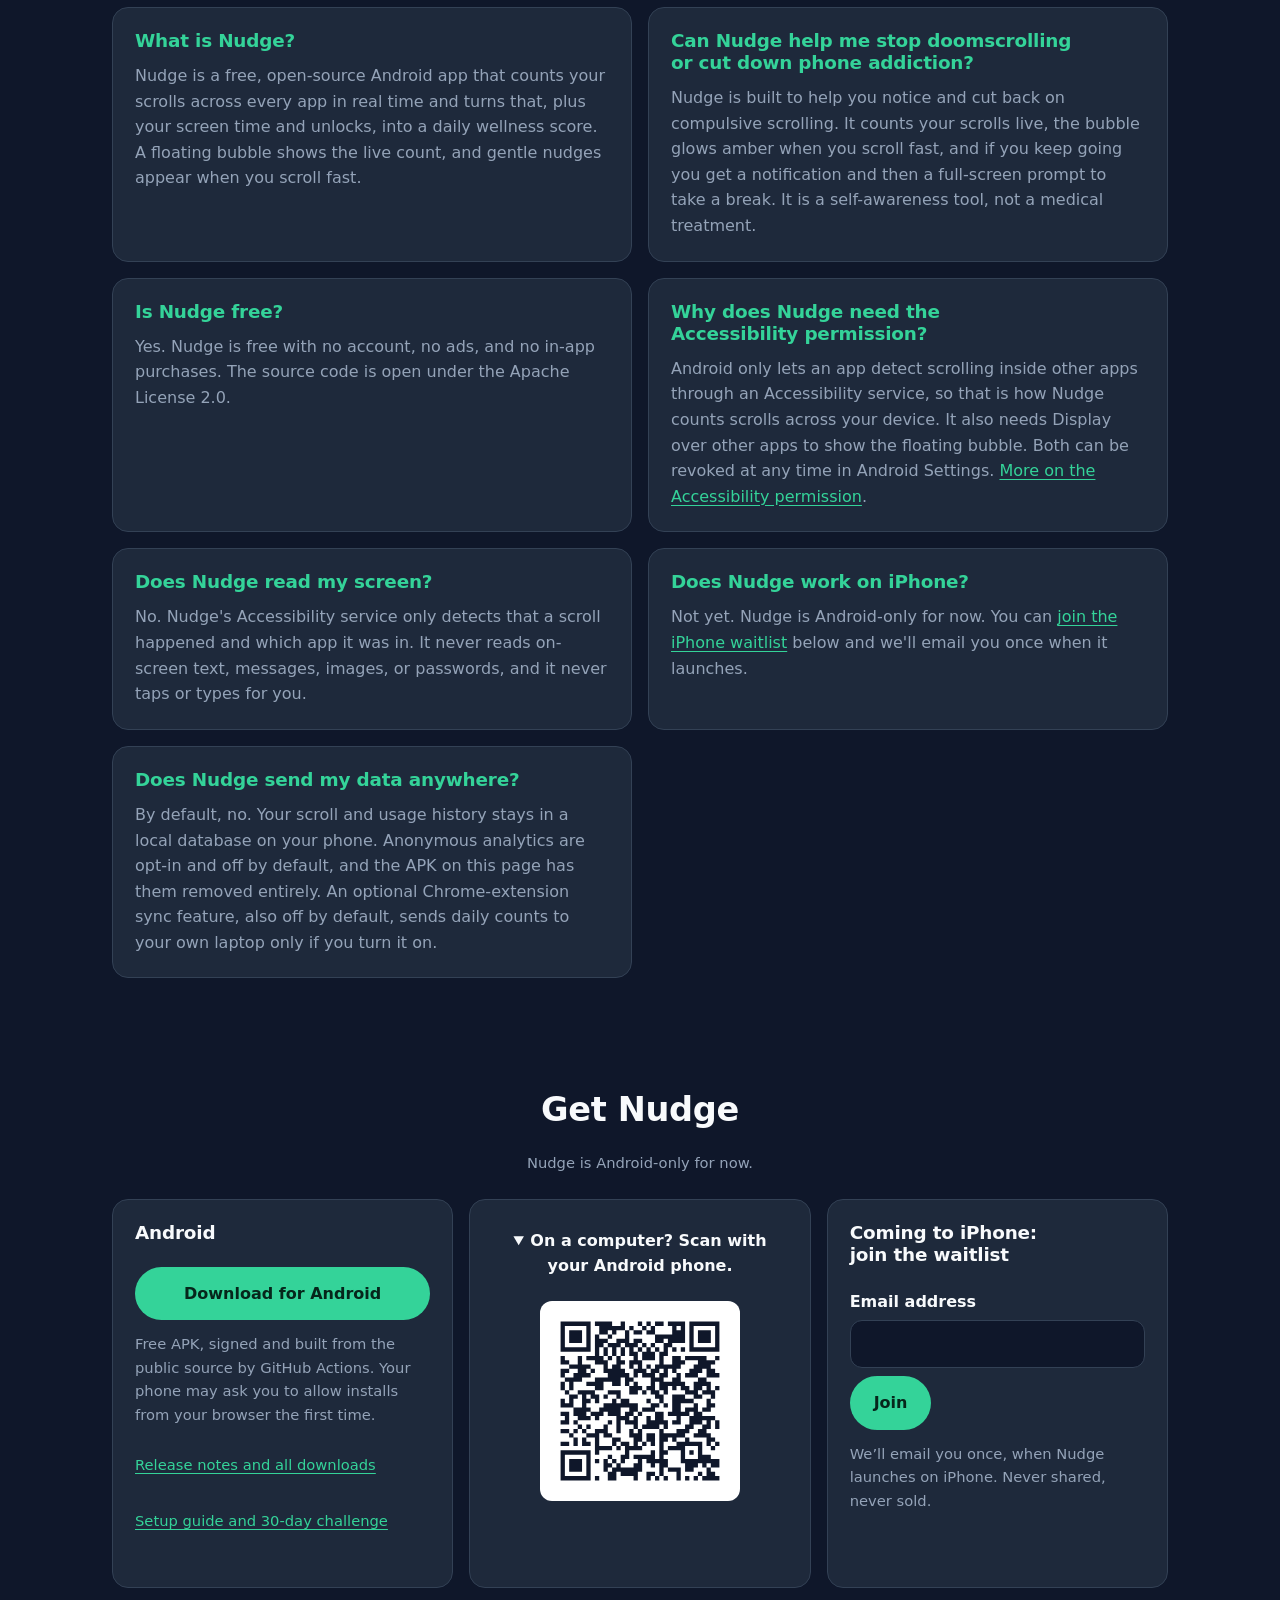
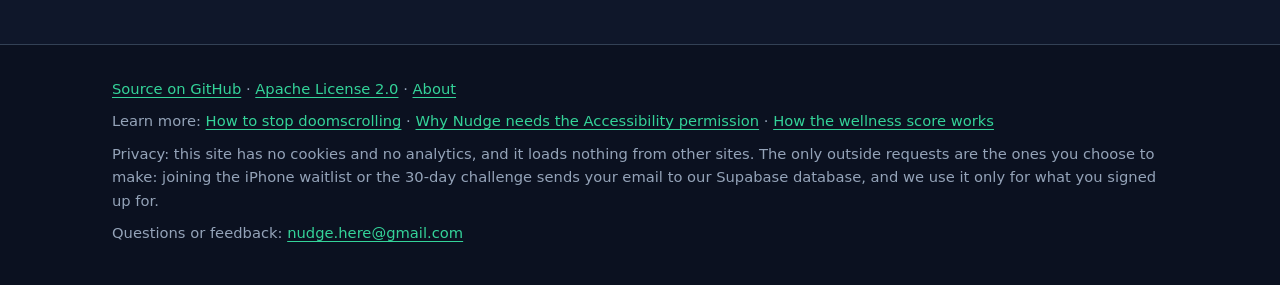
==== commit fc4ac974: "Regenerate the social share image with a doomscrolling line Same layout and palette as before; the t" ====
--- a/docs/index.html
+++ b/docs/index.html
@@ -20,7 +20,7 @@
   <meta property="og:image" data-content-tpl="{PAGES_URL}og-image.png" content="https://nituls265.github.io/Nudge/og-image.png">
   <meta property="og:image:width" content="1200">
   <meta property="og:image:height" content="630">
-  <meta property="og:image:alt" content="Nudge logo with the tagline: Mindful phone use, one nudge at a time.">
+  <meta property="og:image:alt" content="Nudge logo with the tagline: Stop doomscrolling, one nudge at a time. Free, open source, Android.">
   <meta name="twitter:card" content="summary_large_image">
   <meta name="twitter:title" content="Nudge: Open-Source Android App to Stop Doomscrolling">
   <meta name="twitter:description" content="Free, open-source doomscrolling prevention for Android. Build healthier phone habits with no ads, no account, and your data on your phone.">
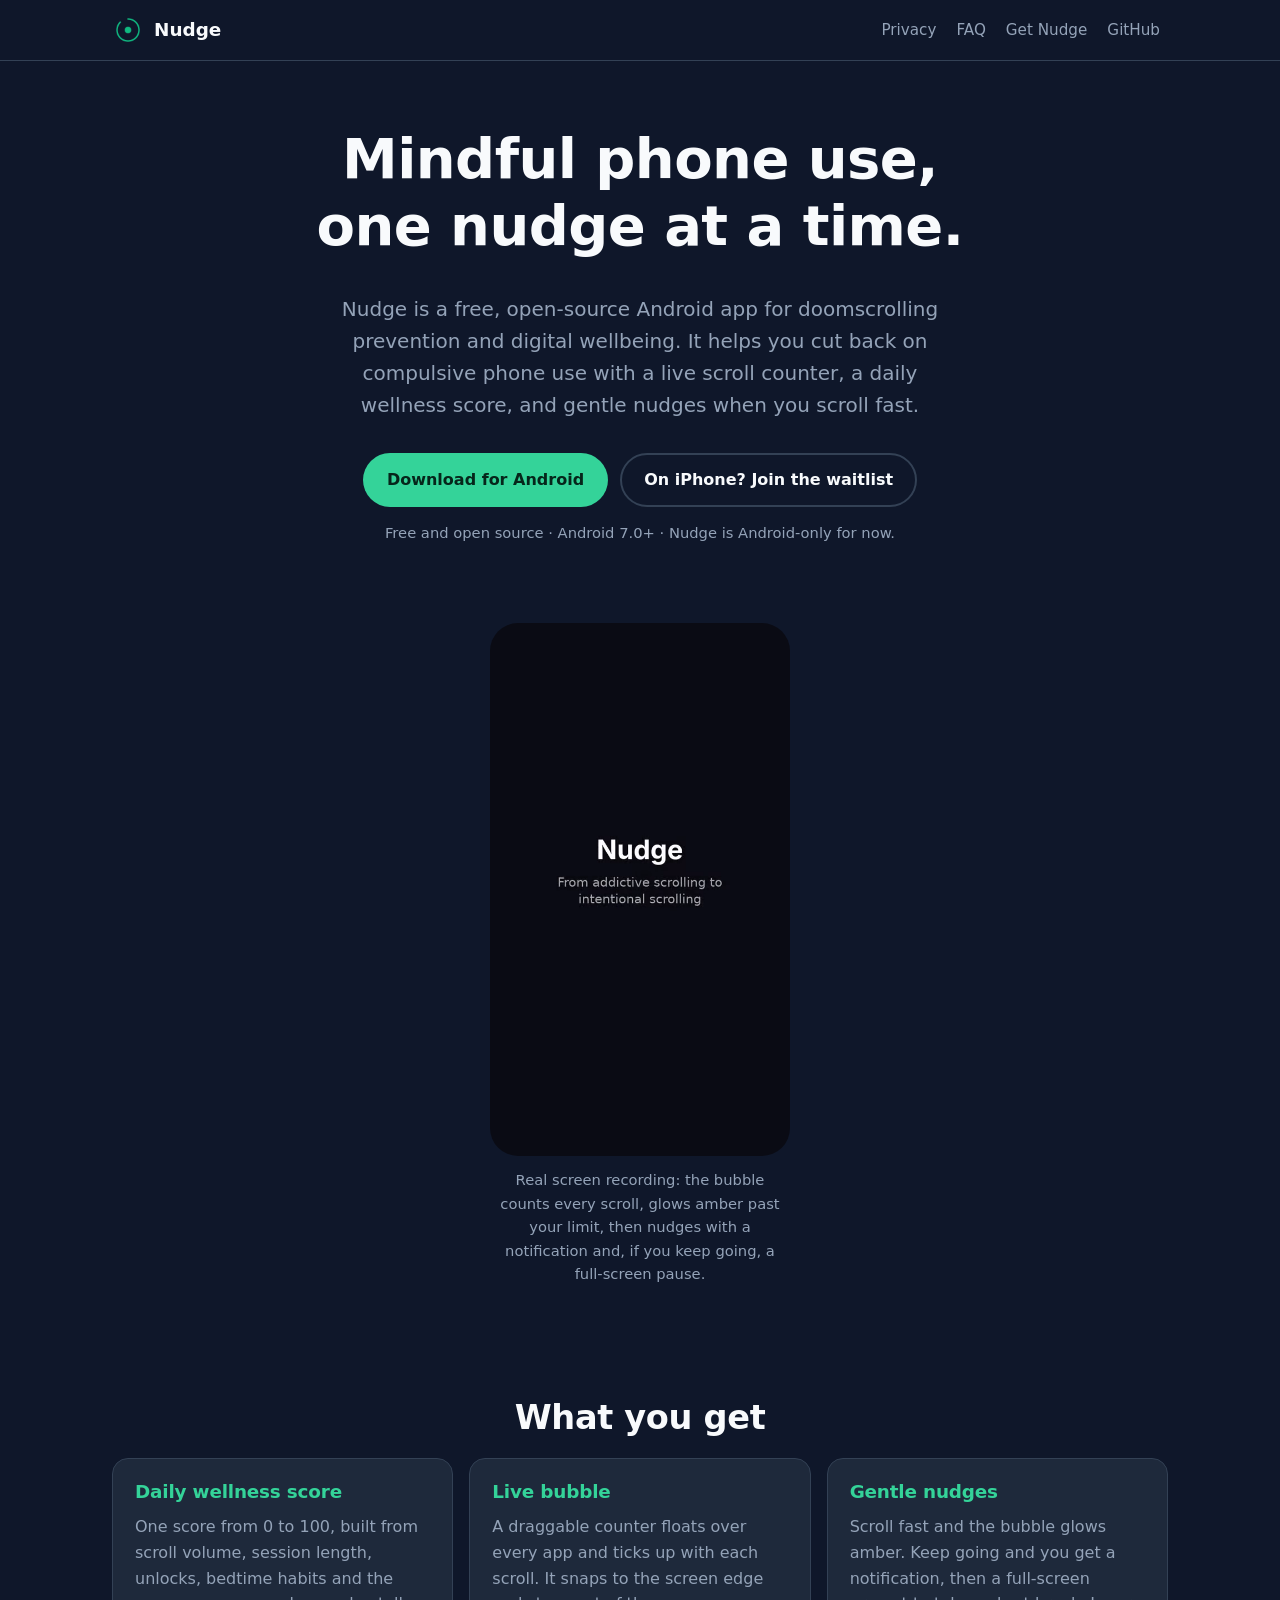
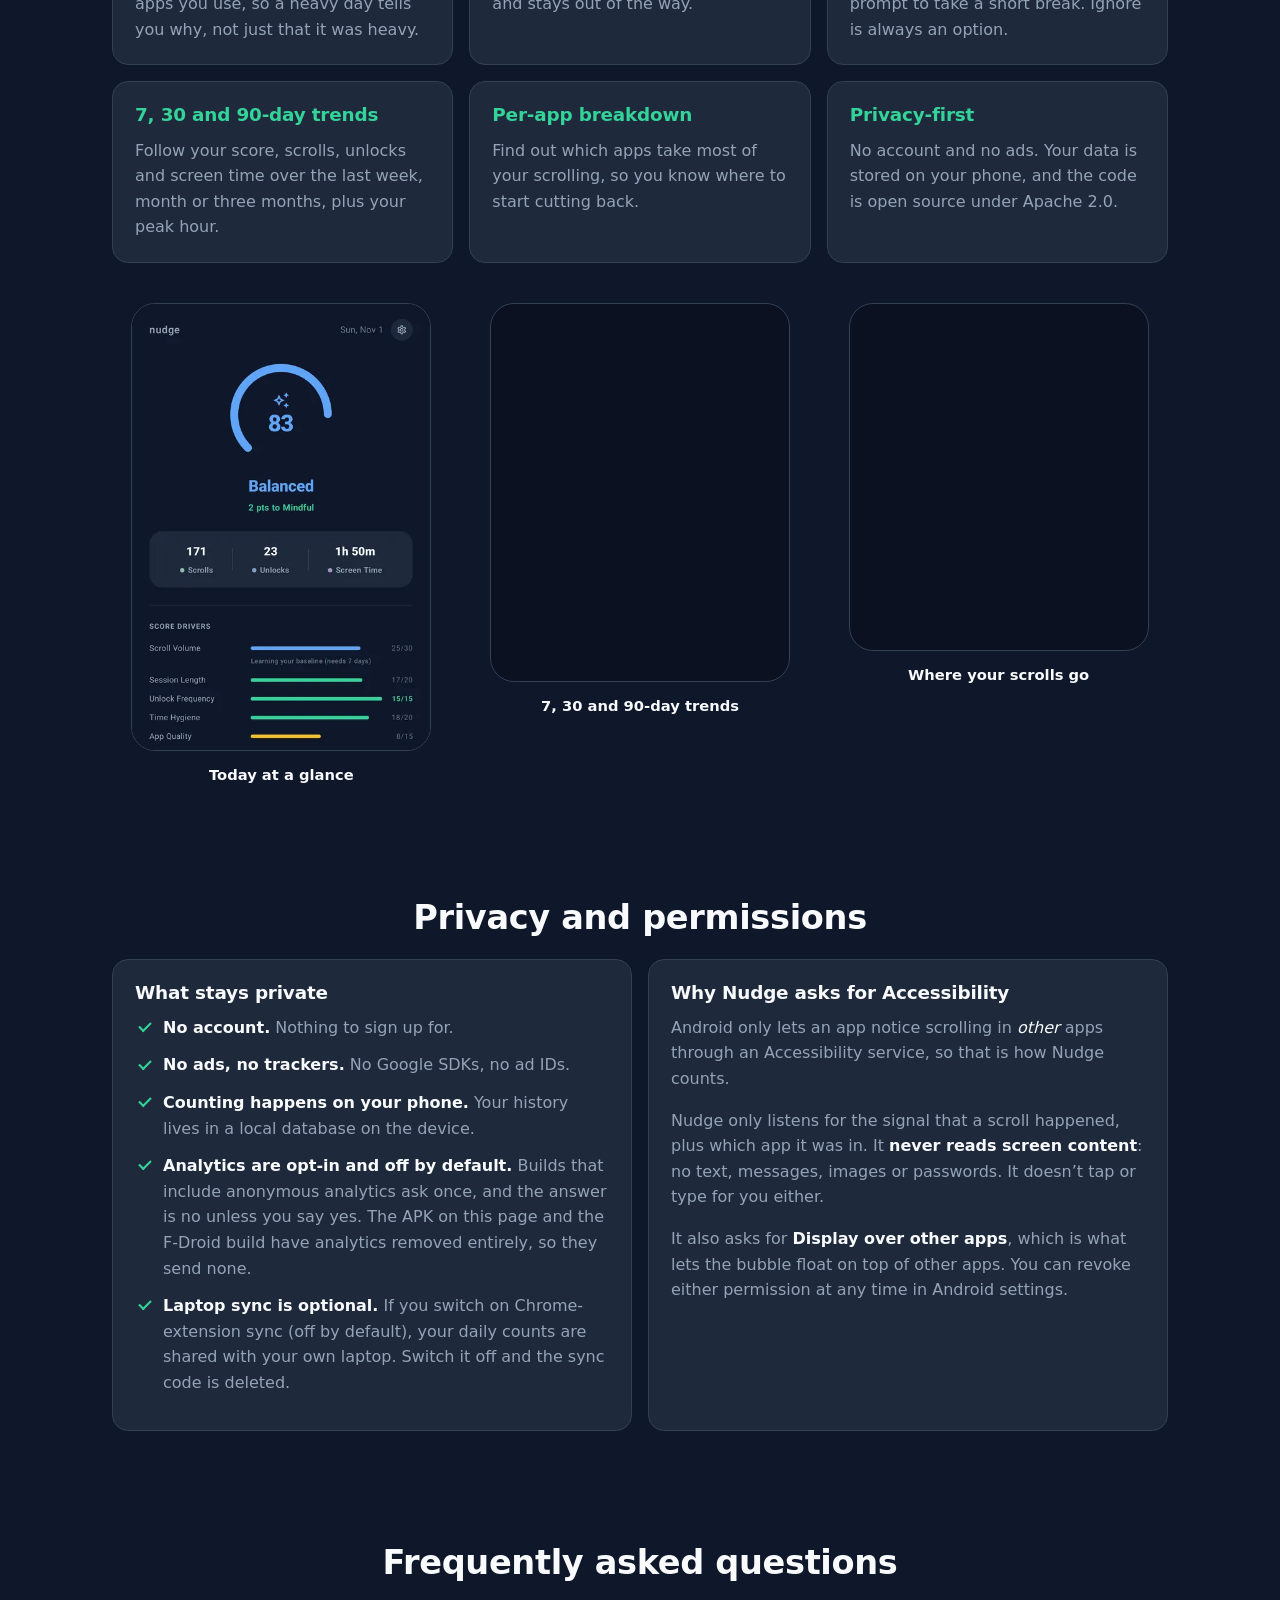
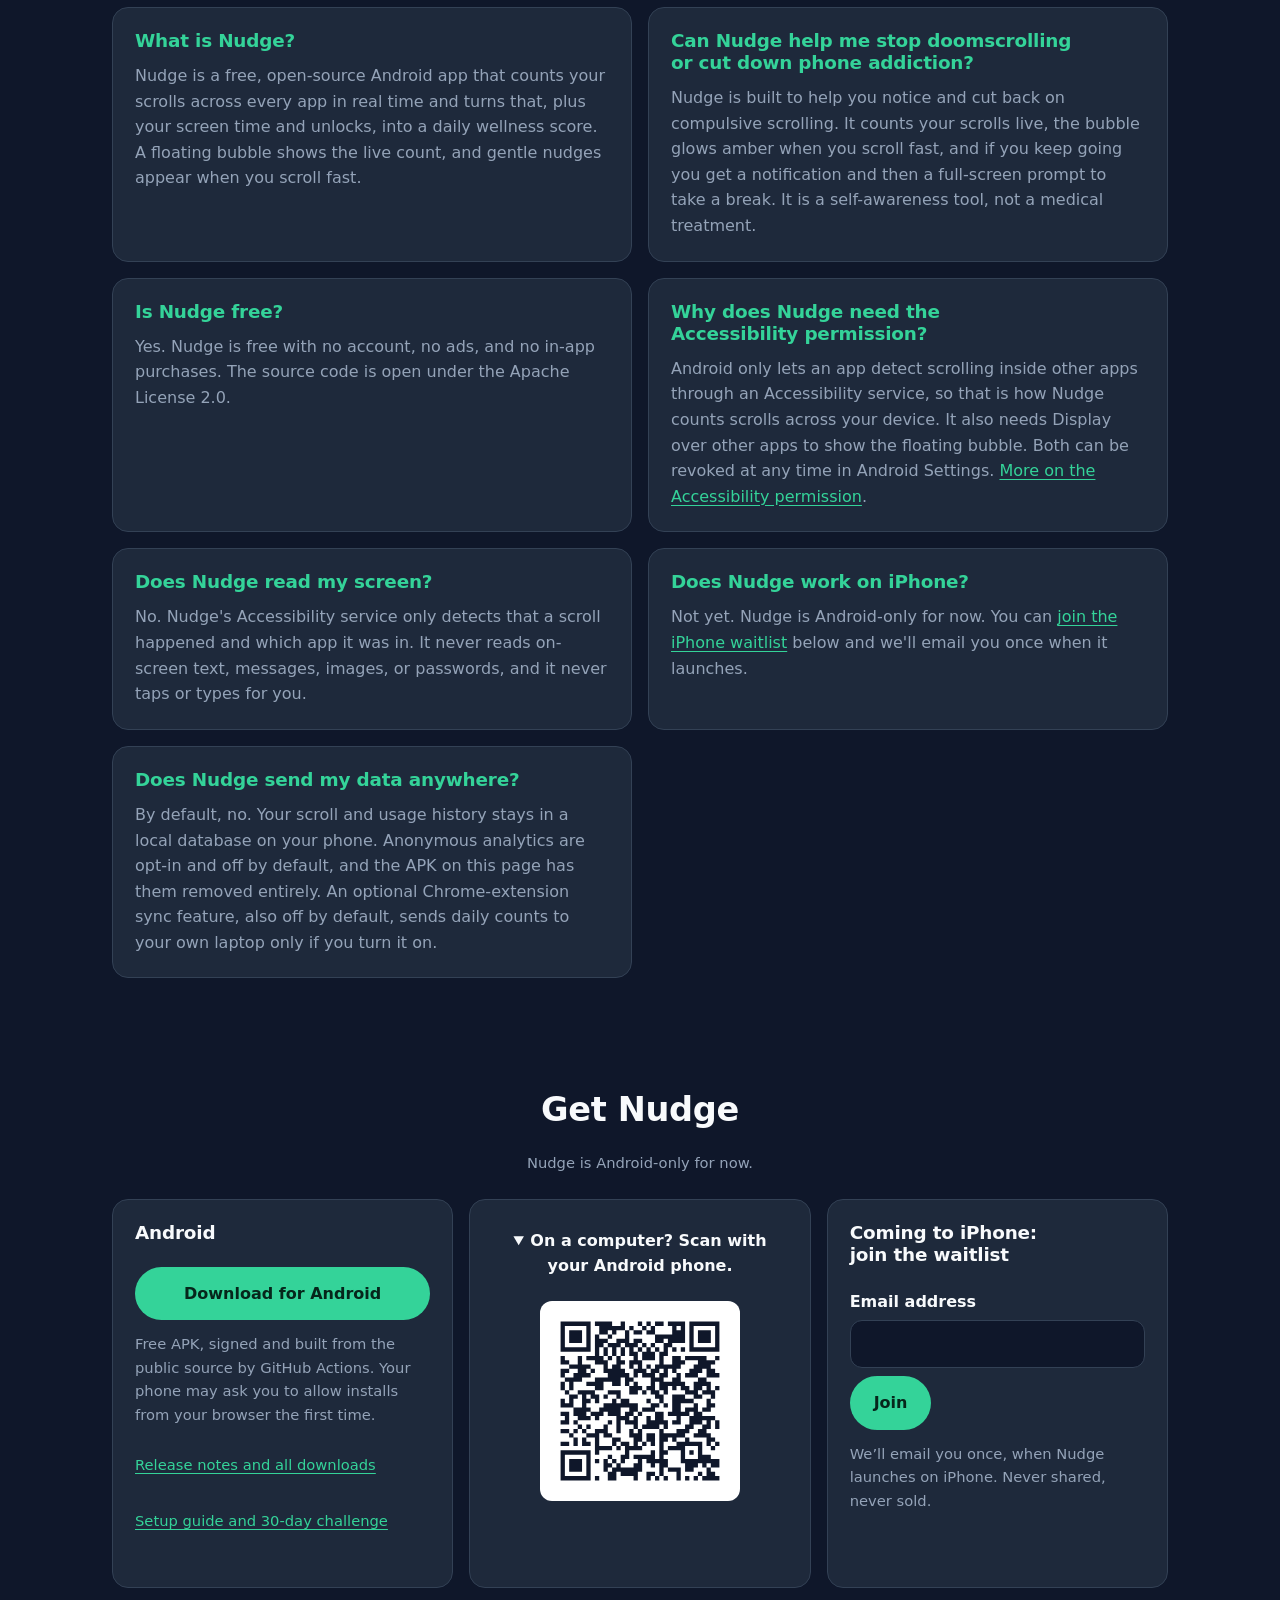
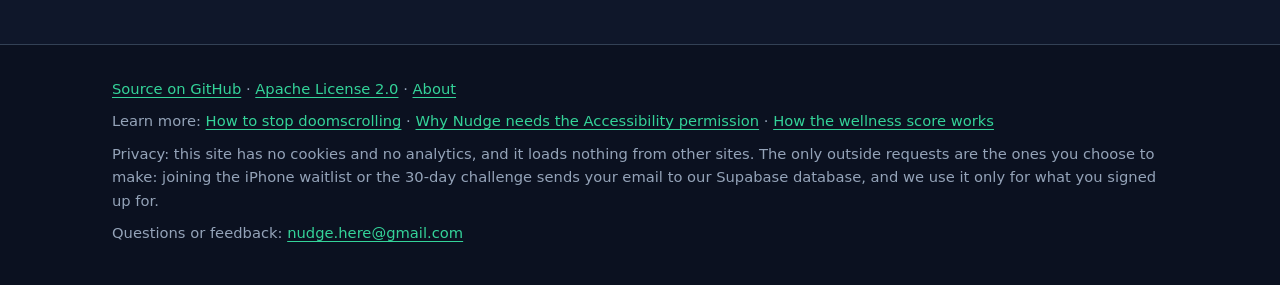
==== commit 2d9ef1d4: "Add Google Search Console verification token; fix verification placeholders The build used to delete" ====
--- a/docs/index.html
+++ b/docs/index.html
@@ -12,6 +12,8 @@
   <link rel="canonical" data-href-tpl="{PAGES_URL}" href="https://nituls265.github.io/Nudge/">
   <link rel="icon" type="image/png" sizes="32x32" href="favicon-32.png">
   <link rel="apple-touch-icon" href="apple-touch-icon.png">
+  <meta name="google-site-verification" content="SIWR__jD_O1DpjRyXzKeC8BOsf7HbWXKmmQnk3GkL1Q" data-verify-tpl="GSC_VERIFICATION">
+  <!-- verify:BING_VERIFICATION -->
   <meta property="og:type" content="website">
   <meta property="og:site_name" content="Nudge">
   <meta property="og:title" content="Nudge: Open-Source Android App to Stop Doomscrolling">
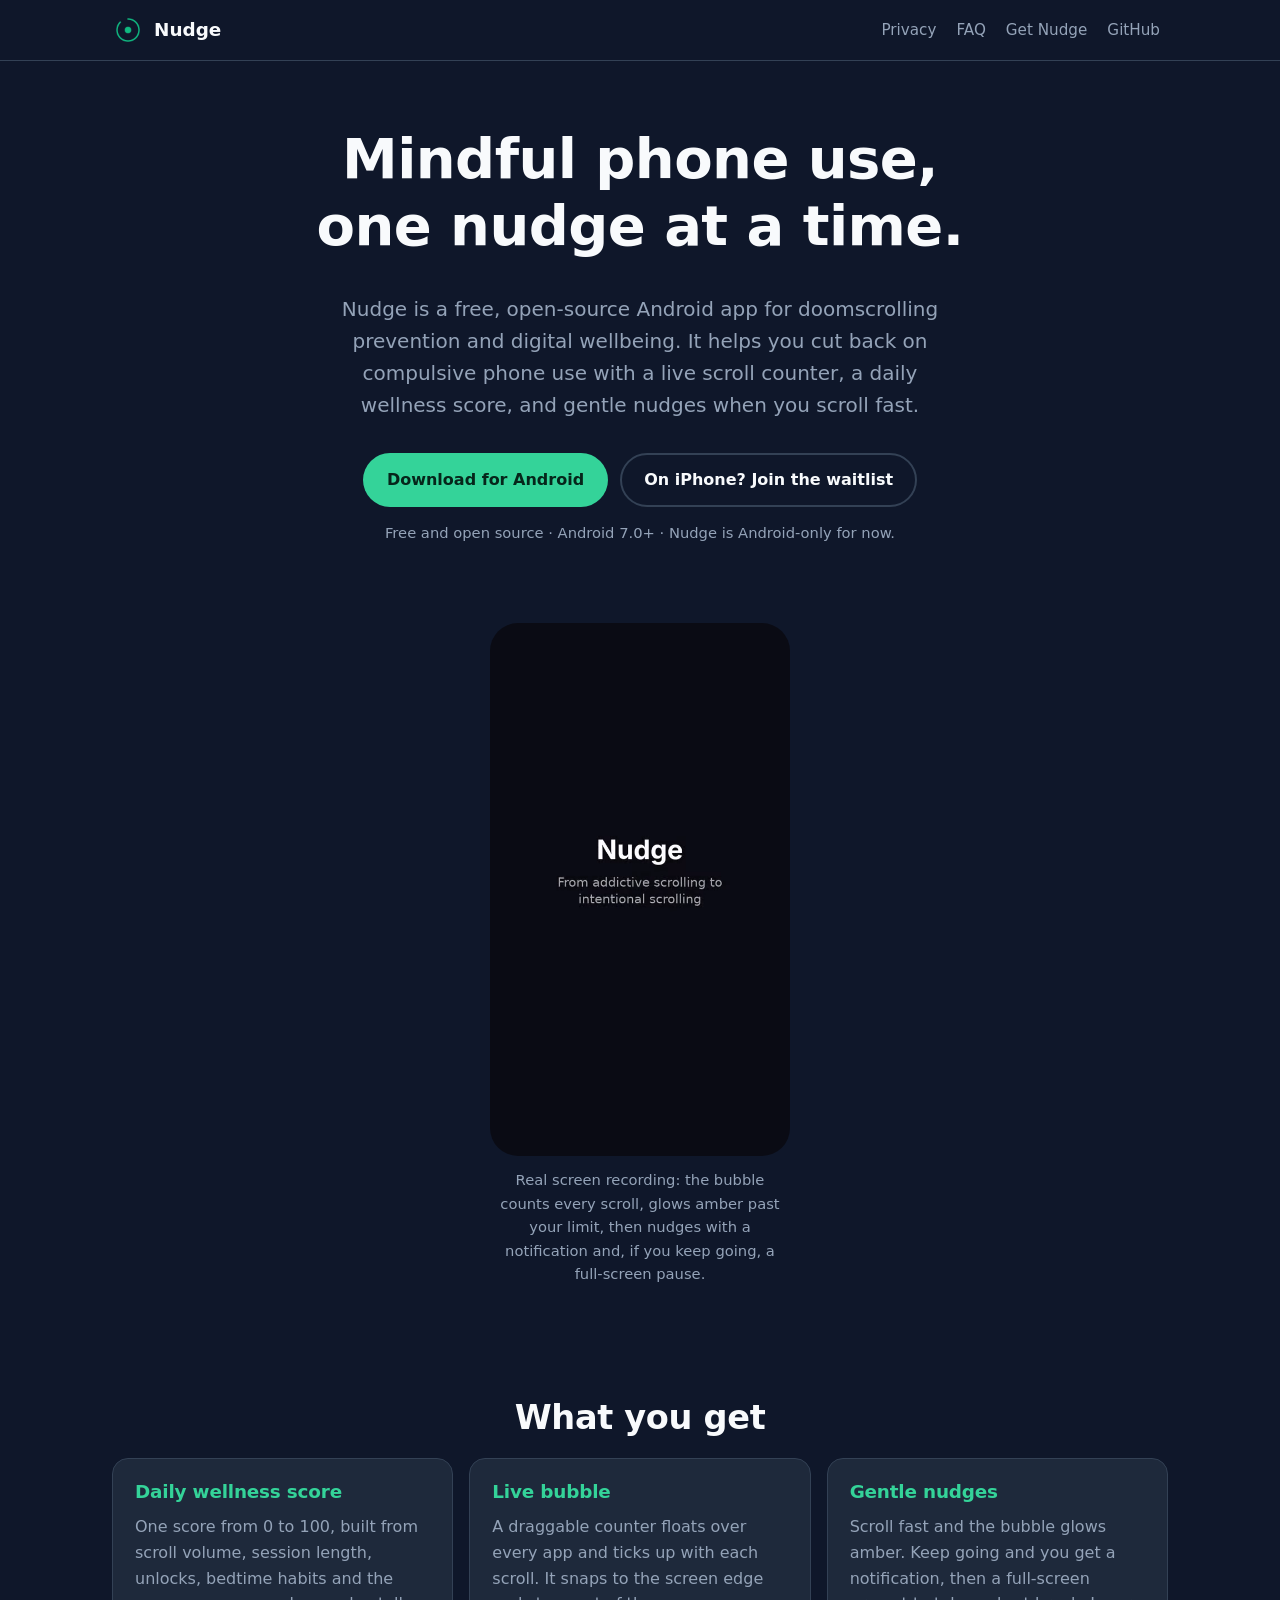
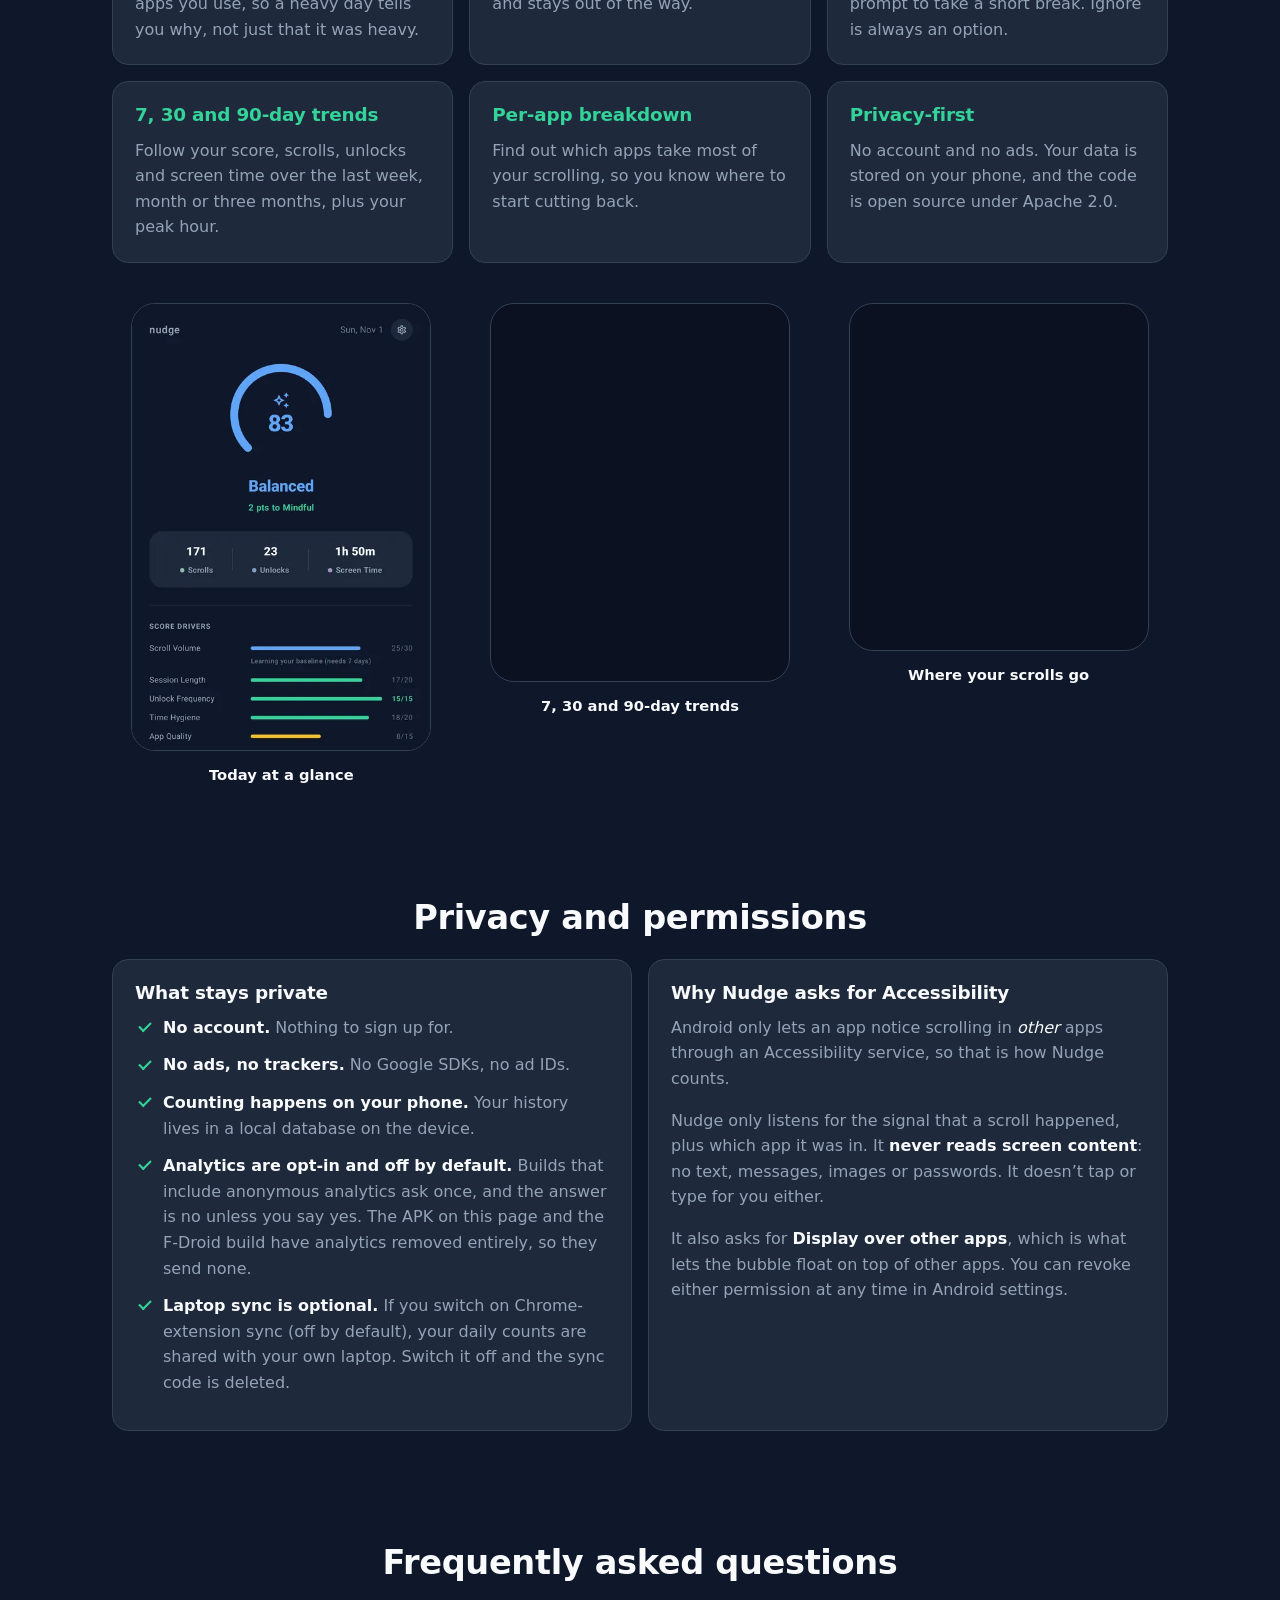
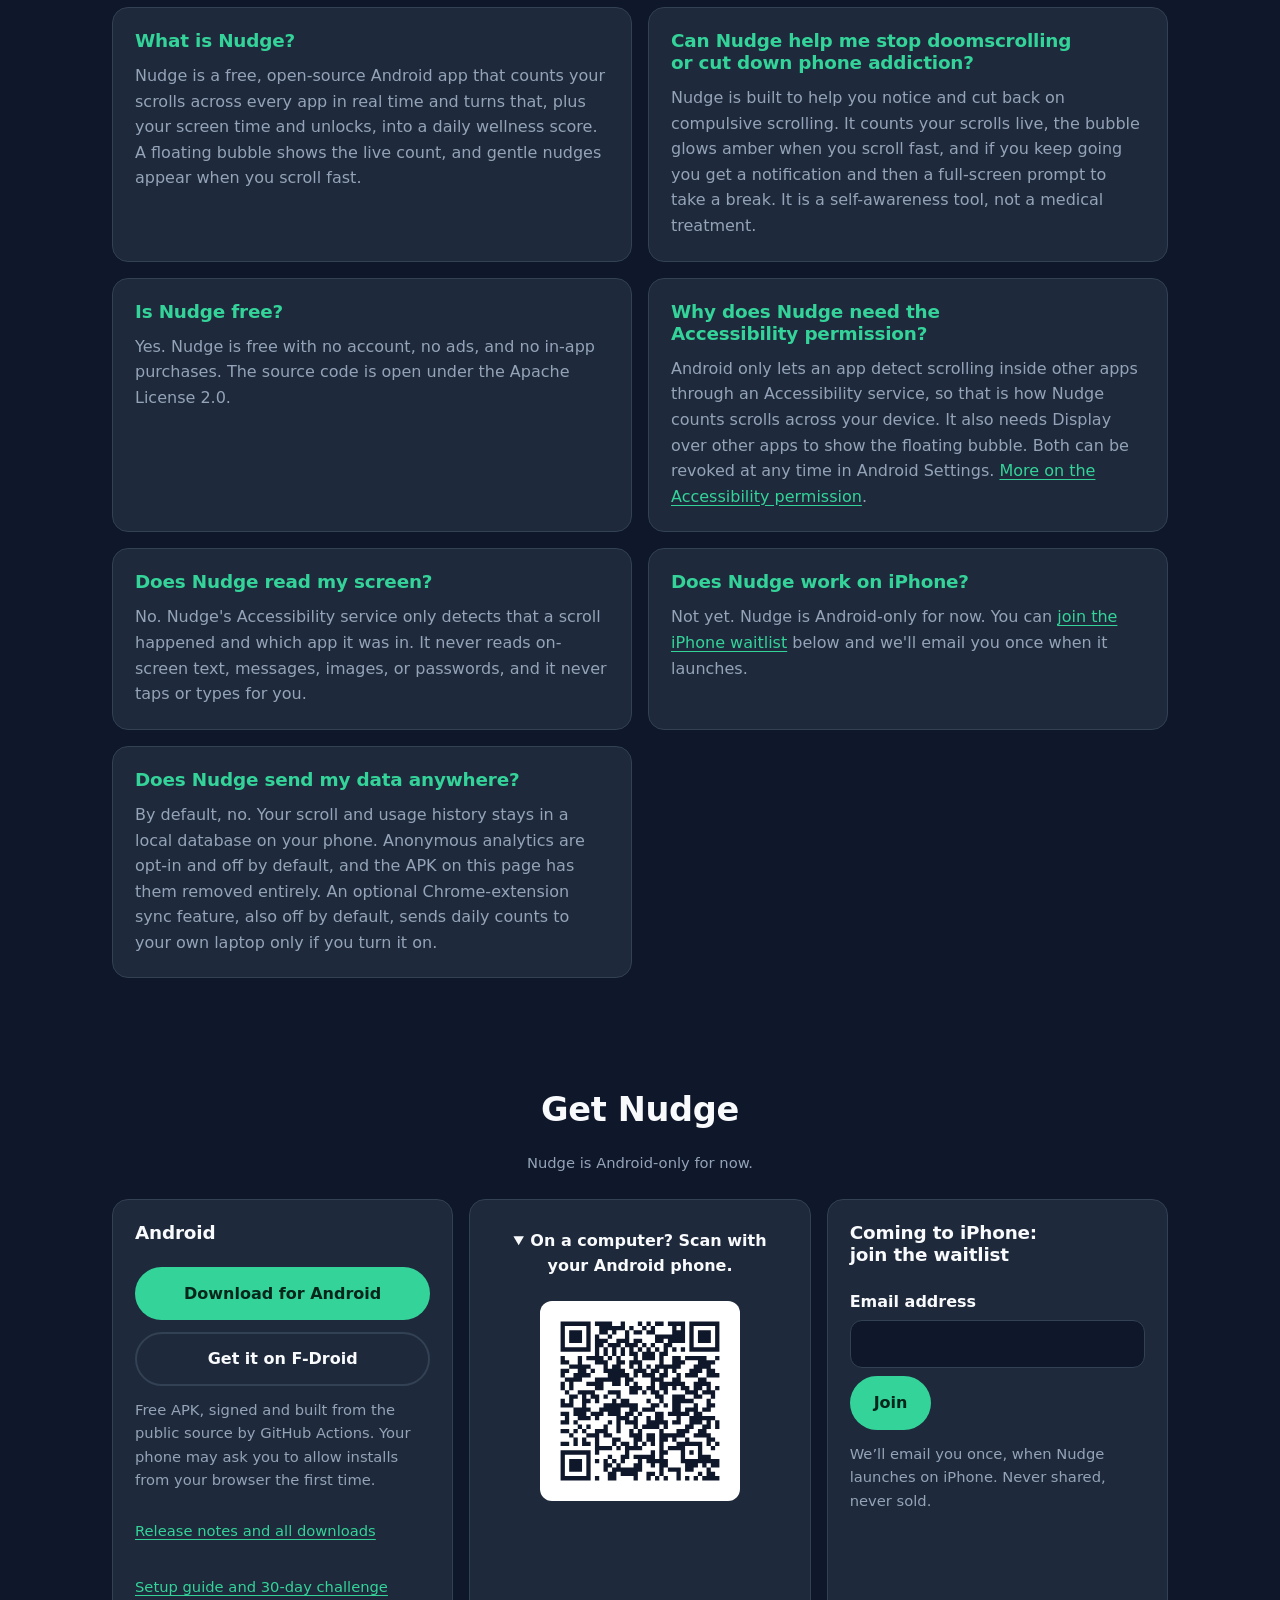
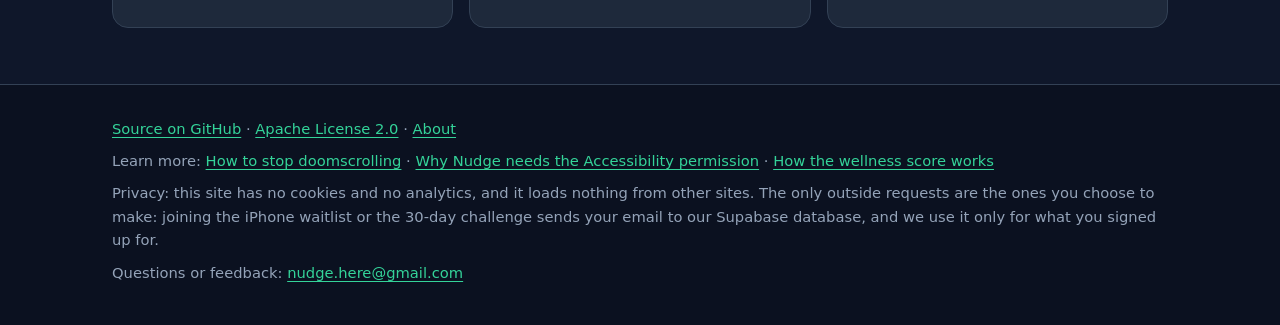
==== commit adb49dec: "Show the F-Droid button now that Nudge is live on F-Droid Nudge has been on F-Droid since 2026-11-04" ====
--- a/docs/index.html
+++ b/docs/index.html
@@ -293,7 +293,7 @@
         <div class="card get-android" id="card-android">
           <h3>Android</h3>
           <a class="btn btn-primary js-download" data-href-tpl="{DOWNLOAD_URL}" href="https://github.com/nituls265/Nudge/releases/latest/download/app-foss-release.apk">Download for Android</a>
-          <a class="btn btn-secondary" id="fdroid-link" data-href-tpl="{FDROID_URL}" data-hide-if-empty="FDROID_URL" href="" hidden>Get it on F-Droid</a>
+          <a class="btn btn-secondary" id="fdroid-link" data-href-tpl="{FDROID_URL}" data-hide-if-empty="FDROID_URL" href="https://f-droid.org/packages/com.nitulshah.nudge/">Get it on F-Droid</a>
           <p class="fine">Free APK, signed and built from the public source by GitHub Actions. Your phone may ask you to allow installs from your browser the first time.</p>
           <p class="fine"><a data-href-tpl="https://github.com/{GITHUB_REPO}/releases/latest" href="https://github.com/nituls265/Nudge/releases/latest">Release notes and all downloads</a></p>
           <p class="fine stat" id="stat-downloads" hidden></p>
